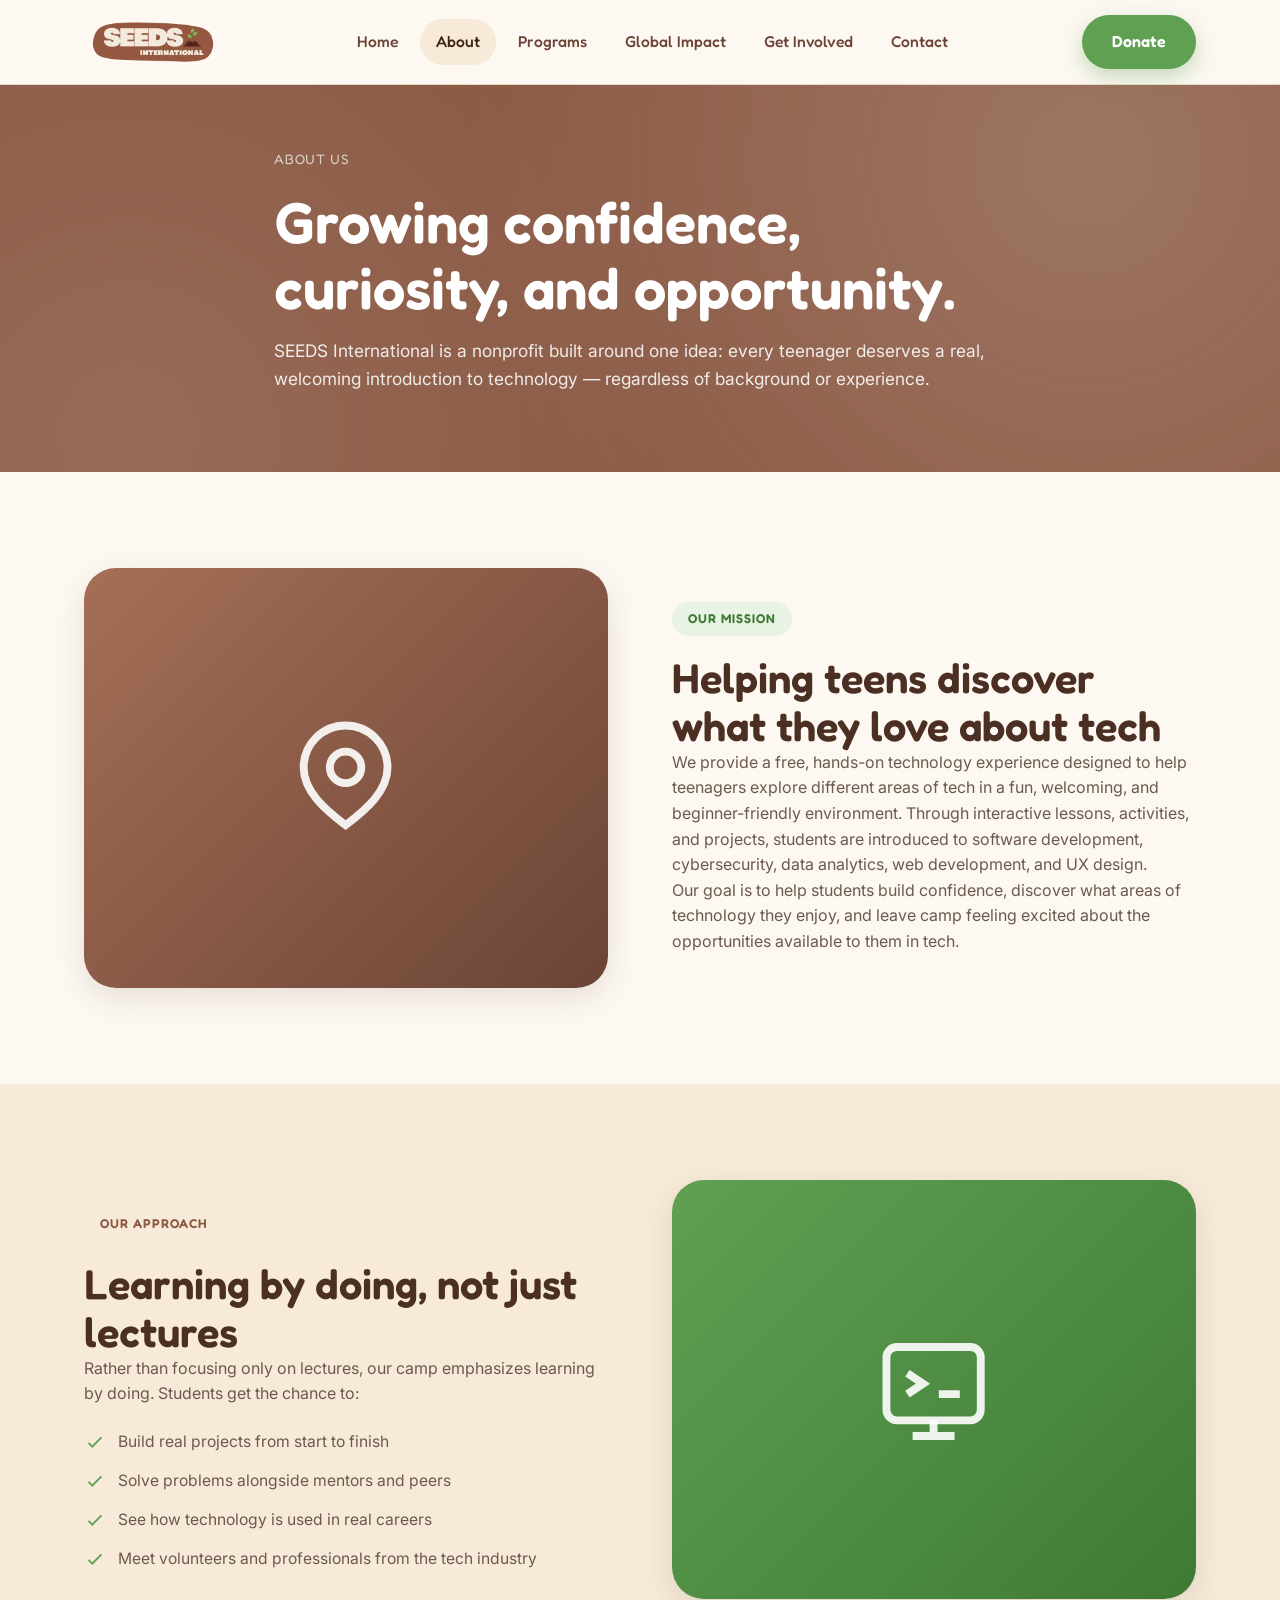
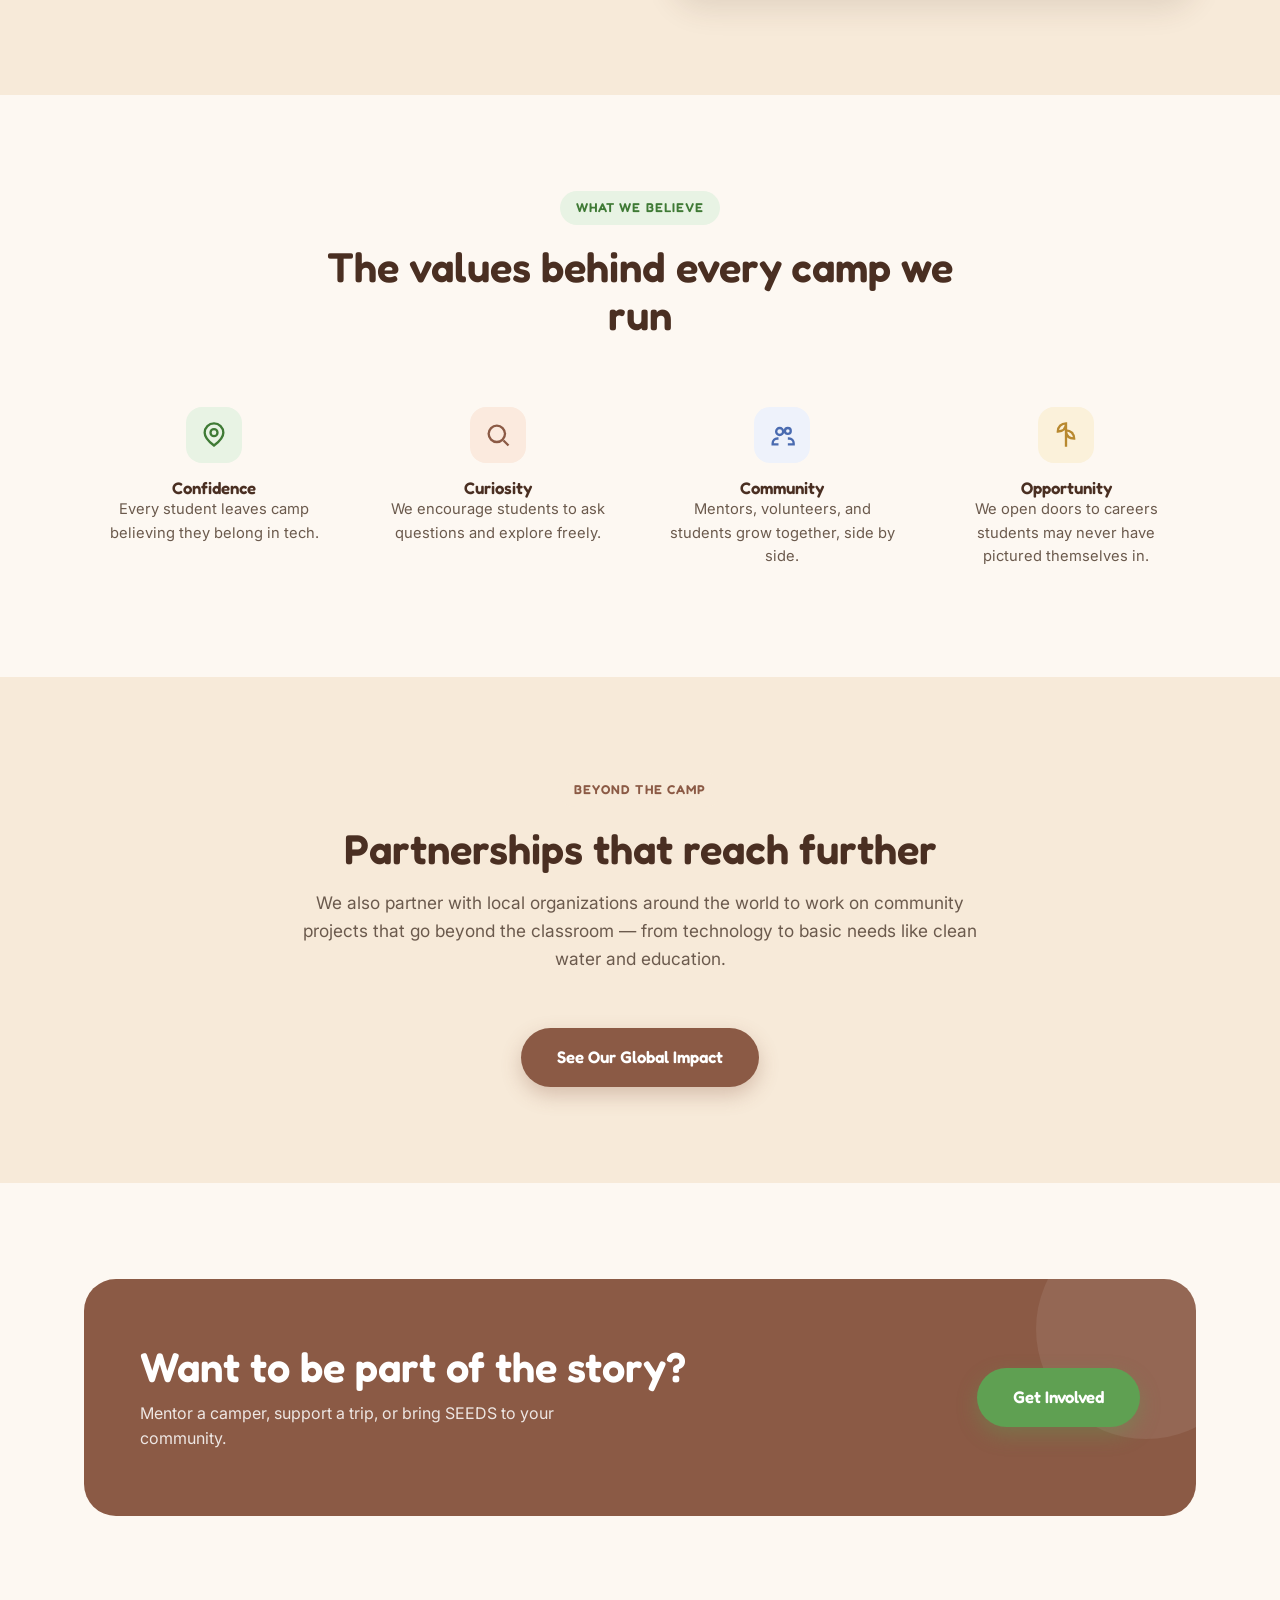
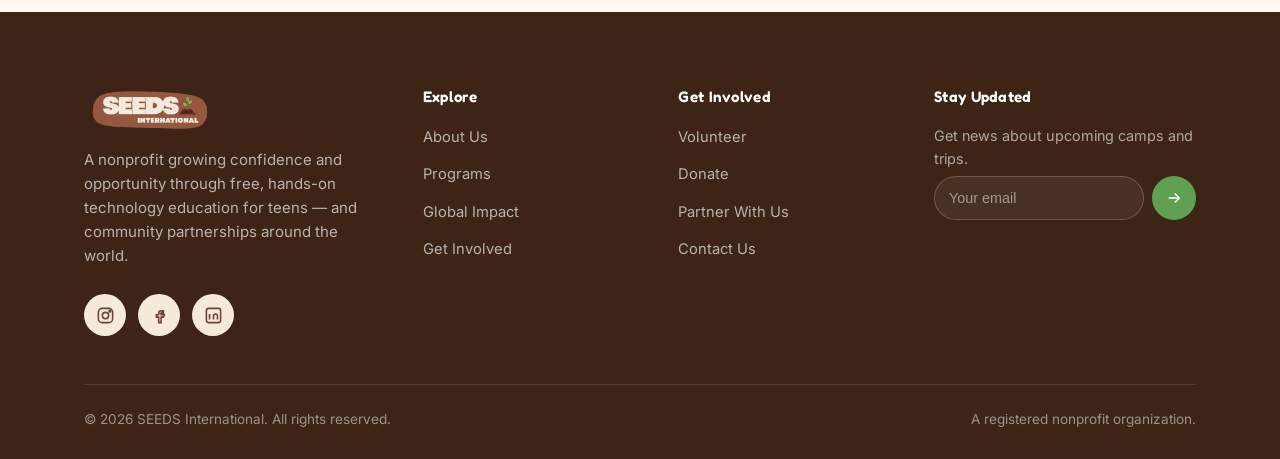
==== about.html @ 196c9cd2 "Build new SEEDS International nonprofit website Static multi-page site (home, about, programs, globa" ====
<!DOCTYPE html>
<html lang="en">
<head>
<meta charset="UTF-8">
<meta name="viewport" content="width=device-width, initial-scale=1.0">
<title>About Us — SEEDS International</title>
<meta name="description" content="SEEDS International is a nonprofit dedicated to helping teenagers explore technology through a free, hands-on coding camp and global community partnerships.">
<link rel="icon" type="image/png" href="assets/seeds_logo.png">
<link rel="preconnect" href="https://fonts.googleapis.com">
<link rel="preconnect" href="https://fonts.gstatic.com" crossorigin>
<link href="https://fonts.googleapis.com/css2?family=Fredoka:wght@500;600;700&family=Inter:wght@400;500;600&display=swap" rel="stylesheet">
<link rel="stylesheet" href="css/style.css">
</head>
<body>

<header class="site-header">
  <div class="container">
    <a href="index.html" class="brand">
      <img src="assets/seeds_logo.png" alt="SEEDS International logo">
    </a>
    <nav class="main-nav">
      <a href="index.html">Home</a>
      <a href="about.html">About</a>
      <a href="programs.html">Programs</a>
      <a href="global-impact.html">Global Impact</a>
      <a href="get-involved.html">Get Involved</a>
      <a href="contact.html">Contact</a>
    </nav>
    <div class="header-actions">
      <a href="get-involved.html#donate" class="btn btn-primary">Donate</a>
      <button class="nav-toggle" aria-label="Toggle menu" aria-expanded="false">
        <span></span><span></span><span></span>
      </button>
    </div>
  </div>
</header>

<main>

  <section class="page-hero">
    <div class="container">
      <span class="breadcrumb">About Us</span>
      <h1>Growing confidence, curiosity, and opportunity.</h1>
      <p>SEEDS International is a nonprofit built around one idea: every teenager deserves a real, welcoming introduction to technology — regardless of background or experience.</p>
    </div>
  </section>

  <!-- MISSION -->
  <section>
    <div class="container">
      <div class="feature-row reveal">
        <div class="feature-visual tint-brown">
          <div class="icon-mark">
            <svg viewBox="0 0 24 24" fill="none" stroke="currentColor" stroke-width="1.5"><path d="M12 21c4-3 8-6.5 8-11a8 8 0 1 0-16 0c0 4.5 4 8 8 11Z"/><circle cx="12" cy="10" r="3"/></svg>
          </div>
        </div>
        <div class="feature-text">
          <span class="eyebrow">Our Mission</span>
          <h2>Helping teens discover what they love about tech</h2>
          <p>We provide a free, hands-on technology experience designed to help teenagers explore different areas of tech in a fun, welcoming, and beginner-friendly environment. Through interactive lessons, activities, and projects, students are introduced to software development, cybersecurity, data analytics, web development, and UX design.</p>
          <p>Our goal is to help students build confidence, discover what areas of technology they enjoy, and leave camp feeling excited about the opportunities available to them in tech.</p>
        </div>
      </div>
    </div>
  </section>

  <!-- APPROACH -->
  <section class="section-alt">
    <div class="container">
      <div class="feature-row reverse reveal">
        <div class="feature-visual tint-green">
          <div class="icon-mark">
            <svg viewBox="0 0 24 24" fill="none" stroke="currentColor" stroke-width="1.5"><rect x="3" y="4" width="18" height="14" rx="2"/><path d="M8 21h8M12 18v3M7 9l3 2-3 2M13 13h4"/></svg>
          </div>
        </div>
        <div class="feature-text">
          <span class="eyebrow alt">Our Approach</span>
          <h2>Learning by doing, not just lectures</h2>
          <p>Rather than focusing only on lectures, our camp emphasizes learning by doing. Students get the chance to:</p>
          <ul>
            <li><svg viewBox="0 0 24 24" fill="none" stroke="currentColor" stroke-width="2"><path d="m5 13 4 4L19 7"/></svg> Build real projects from start to finish</li>
            <li><svg viewBox="0 0 24 24" fill="none" stroke="currentColor" stroke-width="2"><path d="m5 13 4 4L19 7"/></svg> Solve problems alongside mentors and peers</li>
            <li><svg viewBox="0 0 24 24" fill="none" stroke="currentColor" stroke-width="2"><path d="m5 13 4 4L19 7"/></svg> See how technology is used in real careers</li>
            <li><svg viewBox="0 0 24 24" fill="none" stroke="currentColor" stroke-width="2"><path d="m5 13 4 4L19 7"/></svg> Meet volunteers and professionals from the tech industry</li>
          </ul>
        </div>
      </div>
    </div>
  </section>

  <!-- VALUES -->
  <section>
    <div class="container">
      <div class="section-head center">
        <span class="eyebrow">What We Believe</span>
        <h2>The values behind every camp we run</h2>
      </div>
      <div class="values-grid reveal">
        <div class="value-card">
          <div class="card-icon accent-1" style="background:var(--green-100); color:var(--green-700); margin-inline:auto;">
            <svg viewBox="0 0 24 24" fill="none" stroke="currentColor" stroke-width="2"><path d="M12 21c4-3 8-6.5 8-11a8 8 0 1 0-16 0c0 4.5 4 8 8 11Z"/><circle cx="12" cy="10" r="3"/></svg>
          </div>
          <h3>Confidence</h3>
          <p>Every student leaves camp believing they belong in tech.</p>
        </div>
        <div class="value-card">
          <div class="card-icon" style="background:#fbeade; color:var(--brown-600); margin-inline:auto;">
            <svg viewBox="0 0 24 24" fill="none" stroke="currentColor" stroke-width="2"><circle cx="11" cy="11" r="7"/><path d="m21 21-4.3-4.3"/></svg>
          </div>
          <h3>Curiosity</h3>
          <p>We encourage students to ask questions and explore freely.</p>
        </div>
        <div class="value-card">
          <div class="card-icon" style="background:#eef2fb; color:#4a6bb0; margin-inline:auto;">
            <svg viewBox="0 0 24 24" fill="none" stroke="currentColor" stroke-width="2"><path d="M17 20h5v-1a4 4 0 0 0-4-4h-1M9 20H4v-1a4 4 0 0 1 4-4h1m1-3a3 3 0 1 0 0-6 3 3 0 0 0 0 6Zm7-1a2.5 2.5 0 1 0 0-5 2.5 2.5 0 0 0 0 5Z"/></svg>
          </div>
          <h3>Community</h3>
          <p>Mentors, volunteers, and students grow together, side by side.</p>
        </div>
        <div class="value-card">
          <div class="card-icon" style="background:#fbf1da; color:#b8892f; margin-inline:auto;">
            <svg viewBox="0 0 24 24" fill="none" stroke="currentColor" stroke-width="2"><path d="M12 2v20M12 2c-4 0-7 3-7 7 4 0 7-2 7-7ZM12 8c4 0 7 3 7 7-4 0-7-2-7-7Z"/></svg>
          </div>
          <h3>Opportunity</h3>
          <p>We open doors to careers students may never have pictured themselves in.</p>
        </div>
      </div>
    </div>
  </section>

  <!-- BEYOND THE CAMP -->
  <section class="section-alt">
    <div class="container">
      <div class="section-head center">
        <span class="eyebrow alt">Beyond the Camp</span>
        <h2>Partnerships that reach further</h2>
        <p>We also partner with local organizations around the world to work on community projects that go beyond the classroom — from technology to basic needs like clean water and education.</p>
      </div>
      <div class="text-center reveal">
        <a href="global-impact.html" class="btn btn-secondary btn-lg">See Our Global Impact</a>
      </div>
    </div>
  </section>

  <!-- CTA -->
  <section>
    <div class="container">
      <div class="cta-band reveal">
        <div class="cta-copy">
          <h2>Want to be part of the story?</h2>
          <p>Mentor a camper, support a trip, or bring SEEDS to your community.</p>
        </div>
        <div class="cta-actions">
          <a href="get-involved.html" class="btn btn-primary btn-lg">Get Involved</a>
        </div>
      </div>
    </div>
  </section>

</main>

<footer class="site-footer">
  <div class="container">
    <div class="footer-grid">
      <div class="footer-brand">
        <a href="index.html" class="brand"><img src="assets/seeds_logo.png" alt="SEEDS International logo"></a>
        <p>A nonprofit growing confidence and opportunity through free, hands-on technology education for teens — and community partnerships around the world.</p>
        <div class="social-row">
          <a href="#" aria-label="Instagram"><svg viewBox="0 0 24 24" fill="none" stroke="currentColor" stroke-width="2"><rect x="3" y="3" width="18" height="18" rx="5"/><circle cx="12" cy="12" r="4"/><circle cx="17.5" cy="6.5" r="1"/></svg></a>
          <a href="#" aria-label="Facebook"><svg viewBox="0 0 24 24" fill="none" stroke="currentColor" stroke-width="2"><path d="M14 9h3V6h-3c-2 0-3 1.2-3 3v2H8v3h3v7h3v-7h3l1-3h-4v-1.5c0-.6.4-1.5 1-1.5Z"/></svg></a>
          <a href="#" aria-label="LinkedIn"><svg viewBox="0 0 24 24" fill="none" stroke="currentColor" stroke-width="2"><rect x="3" y="3" width="18" height="18" rx="3"/><path d="M7 10v7M7 7v.01M12 17v-4.5a2.5 2.5 0 0 1 5 0V17"/></svg></a>
        </div>
      </div>
      <div class="footer-col">
        <h4>Explore</h4>
        <ul>
          <li><a href="about.html">About Us</a></li>
          <li><a href="programs.html">Programs</a></li>
          <li><a href="global-impact.html">Global Impact</a></li>
          <li><a href="get-involved.html">Get Involved</a></li>
        </ul>
      </div>
      <div class="footer-col">
        <h4>Get Involved</h4>
        <ul>
          <li><a href="get-involved.html#volunteer">Volunteer</a></li>
          <li><a href="get-involved.html#donate">Donate</a></li>
          <li><a href="get-involved.html#partner">Partner With Us</a></li>
          <li><a href="contact.html">Contact Us</a></li>
        </ul>
      </div>
      <div class="footer-col footer-newsletter">
        <h4>Stay Updated</h4>
        <p style="font-size:0.9rem; color:rgba(255,255,255,0.6);">Get news about upcoming camps and trips.</p>
        <form data-fake-submit>
          <input type="email" placeholder="Your email" required aria-label="Email address">
          <button type="submit" aria-label="Subscribe">
            <svg viewBox="0 0 24 24" fill="none" stroke="currentColor" stroke-width="2"><path d="M5 12h14M13 6l6 6-6 6"/></svg>
          </button>
        </form>
      </div>
    </div>
    <div class="footer-bottom">
      <span>&copy; <span data-year></span> SEEDS International. All rights reserved.</span>
      <span>A registered nonprofit organization.</span>
    </div>
  </div>
</footer>

<script src="js/main.js"></script>
</body>
</html>
---- css/style.css ----
/* ==========================================================================
   SEEDS International — Design System
   ========================================================================== */

:root {
  /* Brand palette, drawn from the SEEDS International logo */
  --brown-900: #3d2417;
  --brown-800: #4a2f22;
  --brown-700: #6b4436;
  --brown-600: #8b5a45;
  --brown-500: #a56f56;
  --green-700: #3f7a35;
  --green-600: #5fa052;
  --green-500: #79b96b;
  --green-100: #e8f3e4;
  --peach-500: #eab98c;
  --peach-300: #f3d3ae;
  --cream-300: #f7ead9;
  --cream-100: #fdf8f2;
  --white: #ffffff;
  --ink: #3a2a20;
  --ink-soft: #6b5a4d;
  --border: #ead9c4;

  --font-display: "Fredoka", "Quicksand", sans-serif;
  --font-body: "Inter", -apple-system, BlinkMacSystemFont, "Segoe UI", sans-serif;

  --radius-sm: 10px;
  --radius-md: 18px;
  --radius-lg: 32px;
  --radius-pill: 999px;

  --shadow-sm: 0 2px 10px rgba(74, 47, 34, 0.08);
  --shadow-md: 0 10px 30px rgba(74, 47, 34, 0.12);
  --shadow-lg: 0 20px 50px rgba(74, 47, 34, 0.16);

  --container: 1160px;
}

* {
  margin: 0;
  padding: 0;
  box-sizing: border-box;
}

html {
  scroll-behavior: smooth;
}

body {
  font-family: var(--font-body);
  color: var(--ink);
  background: var(--cream-100);
  line-height: 1.6;
  -webkit-font-smoothing: antialiased;
  overflow-x: hidden;
}

img {
  max-width: 100%;
  display: block;
}

a {
  color: inherit;
  text-decoration: none;
}

ul {
  list-style: none;
}

button {
  font-family: inherit;
  cursor: pointer;
  border: none;
  background: none;
}

h1, h2, h3, h4 {
  font-family: var(--font-display);
  font-weight: 600;
  color: var(--brown-800);
  line-height: 1.15;
}

h1 { font-size: clamp(2.4rem, 5vw, 3.6rem); }
h2 { font-size: clamp(1.9rem, 3.6vw, 2.6rem); }
h3 { font-size: 1.3rem; }

p { color: var(--ink-soft); }

.container {
  width: 100%;
  max-width: var(--container);
  margin: 0 auto;
  padding: 0 24px;
}

.eyebrow {
  display: inline-flex;
  align-items: center;
  gap: 8px;
  font-family: var(--font-display);
  font-weight: 600;
  font-size: 0.8rem;
  letter-spacing: 0.08em;
  text-transform: uppercase;
  color: var(--green-700);
  background: var(--green-100);
  padding: 7px 16px;
  border-radius: var(--radius-pill);
  margin-bottom: 18px;
}

.eyebrow.alt {
  color: var(--brown-600);
  background: var(--cream-300);
}

section {
  padding: 96px 0;
  position: relative;
}

.section-head {
  max-width: 680px;
  margin-bottom: 56px;
}

.section-head.center {
  margin-left: auto;
  margin-right: auto;
  text-align: center;
}

.section-head p {
  margin-top: 16px;
  font-size: 1.08rem;
}

/* ---------- Buttons ---------- */
.btn {
  display: inline-flex;
  align-items: center;
  justify-content: center;
  gap: 8px;
  font-family: var(--font-display);
  font-weight: 600;
  font-size: 1rem;
  padding: 14px 30px;
  border-radius: var(--radius-pill);
  transition: transform 0.2s ease, box-shadow 0.2s ease, background 0.2s ease, color 0.2s ease;
  white-space: nowrap;
}

.btn-primary {
  background: var(--green-600);
  color: var(--white);
  box-shadow: 0 8px 20px rgba(95, 160, 82, 0.35);
}

.btn-primary:hover {
  background: var(--green-700);
  transform: translateY(-2px);
  box-shadow: 0 12px 26px rgba(95, 160, 82, 0.4);
}

.btn-secondary {
  background: var(--brown-600);
  color: var(--white);
  box-shadow: 0 8px 20px rgba(139, 90, 69, 0.3);
}

.btn-secondary:hover {
  background: var(--brown-700);
  transform: translateY(-2px);
}

.btn-outline {
  background: transparent;
  color: var(--brown-700);
  border: 2px solid var(--brown-600);
}

.btn-outline:hover {
  background: var(--brown-600);
  color: var(--white);
  transform: translateY(-2px);
}

.btn-outline.on-dark {
  color: var(--white);
  border-color: rgba(255, 255, 255, 0.6);
}

.btn-outline.on-dark:hover {
  background: var(--white);
  color: var(--brown-700);
}

.btn-block { width: 100%; }
.btn-lg { padding: 16px 36px; font-size: 1.05rem; }

/* ---------- Header ---------- */
.site-header {
  position: sticky;
  top: 0;
  z-index: 100;
  background: rgba(253, 248, 242, 0.92);
  backdrop-filter: blur(10px);
  border-bottom: 1px solid var(--border);
}

.site-header .container {
  display: flex;
  align-items: center;
  justify-content: space-between;
  height: 84px;
}

.brand {
  display: flex;
  align-items: center;
  gap: 10px;
}

.brand img {
  height: 46px;
  width: auto;
}

.main-nav {
  display: flex;
  align-items: center;
  gap: 6px;
}

.main-nav a {
  font-family: var(--font-display);
  font-weight: 500;
  font-size: 0.98rem;
  color: var(--brown-700);
  padding: 10px 16px;
  border-radius: var(--radius-pill);
  transition: background 0.2s ease, color 0.2s ease;
}

.main-nav a:hover,
.main-nav a.active {
  background: var(--cream-300);
  color: var(--brown-900);
}

.header-actions {
  display: flex;
  align-items: center;
  gap: 14px;
}

.nav-toggle {
  display: none;
  flex-direction: column;
  gap: 5px;
  padding: 8px;
}

.nav-toggle span {
  width: 26px;
  height: 3px;
  border-radius: 2px;
  background: var(--brown-700);
  transition: transform 0.25s ease, opacity 0.25s ease;
}

/* ---------- Hero ---------- */
.hero {
  position: relative;
  padding: 76px 0 110px;
  overflow: hidden;
  background: linear-gradient(180deg, var(--cream-300) 0%, var(--cream-100) 100%);
}

.hero::before {
  content: "";
  position: absolute;
  top: -140px;
  right: -140px;
  width: 420px;
  height: 420px;
  border-radius: 50%;
  background: var(--peach-300);
  opacity: 0.55;
  z-index: 0;
}

.hero::after {
  content: "";
  position: absolute;
  bottom: -180px;
  left: -160px;
  width: 380px;
  height: 380px;
  border-radius: 50%;
  background: var(--green-100);
  opacity: 0.8;
  z-index: 0;
}

.hero .container {
  position: relative;
  z-index: 1;
  display: grid;
  grid-template-columns: 1.1fr 0.9fr;
  gap: 56px;
  align-items: center;
}

.hero h1 { margin-bottom: 22px; }
.hero .lede {
  font-size: 1.18rem;
  max-width: 540px;
  margin-bottom: 34px;
}

.hero-actions {
  display: flex;
  gap: 16px;
  flex-wrap: wrap;
  margin-bottom: 40px;
}

.hero-stats {
  display: flex;
  gap: 32px;
  flex-wrap: wrap;
}

.hero-stats div strong {
  display: block;
  font-family: var(--font-display);
  font-size: 1.6rem;
  color: var(--brown-800);
}

.hero-stats div span {
  font-size: 0.88rem;
  color: var(--ink-soft);
}

.hero-art {
  position: relative;
  border-radius: var(--radius-lg);
  overflow: hidden;
  box-shadow: var(--shadow-lg);
  aspect-ratio: 4 / 3.4;
  background: var(--brown-600);
}

.hero-art img {
  width: 100%;
  height: 100%;
  object-fit: cover;
}

.hero-art .badge {
  position: absolute;
  bottom: 20px;
  left: 20px;
  right: 20px;
  background: rgba(61, 36, 23, 0.75);
  backdrop-filter: blur(6px);
  color: var(--white);
  padding: 16px 20px;
  border-radius: var(--radius-md);
  font-family: var(--font-display);
  font-size: 0.95rem;
  display: flex;
  align-items: center;
  gap: 12px;
}

/* ---------- Page hero (inner pages) ---------- */
.page-hero {
  position: relative;
  padding: 64px 0 80px;
  background: var(--brown-600);
  color: var(--white);
  overflow: hidden;
}

.page-hero::before {
  content: "";
  position: absolute;
  inset: 0;
  background: radial-gradient(circle at 85% 20%, rgba(255,255,255,0.16), transparent 55%),
              radial-gradient(circle at 10% 90%, rgba(255,255,255,0.1), transparent 45%);
}

.page-hero .container { position: relative; z-index: 1; max-width: 780px; }
.page-hero .eyebrow { background: rgba(255,255,255,0.16); color: var(--cream-300); }
.page-hero h1 { color: var(--white); margin-bottom: 16px; }
.page-hero p { color: rgba(255,255,255,0.88); font-size: 1.08rem; }

.breadcrumb {
  display: flex;
  gap: 8px;
  align-items: center;
  font-size: 0.85rem;
  color: rgba(255,255,255,0.7);
  margin-bottom: 18px;
  text-transform: uppercase;
  letter-spacing: 0.06em;
  font-family: var(--font-display);
}

/* ---------- Cards ---------- */
.card-grid {
  display: grid;
  grid-template-columns: repeat(3, 1fr);
  gap: 28px;
}

.card {
  background: var(--white);
  border: 1px solid var(--border);
  border-radius: var(--radius-md);
  padding: 32px 28px;
  box-shadow: var(--shadow-sm);
  transition: transform 0.25s ease, box-shadow 0.25s ease;
}

.card:hover {
  transform: translateY(-6px);
  box-shadow: var(--shadow-md);
}

.card-icon {
  width: 56px;
  height: 56px;
  border-radius: 16px;
  display: flex;
  align-items: center;
  justify-content: center;
  margin-bottom: 20px;
  background: var(--green-100);
  color: var(--green-700);
}

.card-icon svg { width: 28px; height: 28px; }

.card h3 { margin-bottom: 10px; }
.card p { font-size: 0.98rem; }

.card-link {
  display: inline-flex;
  align-items: center;
  gap: 6px;
  margin-top: 16px;
  font-family: var(--font-display);
  font-weight: 600;
  font-size: 0.92rem;
  color: var(--green-700);
}

/* Program cards get an accent top bar via nth-child colors */
.card.accent-1 .card-icon { background: var(--green-100); color: var(--green-700); }
.card.accent-2 .card-icon { background: #fbeade; color: var(--brown-600); }
.card.accent-3 .card-icon { background: #eef2fb; color: #4a6bb0; }
.card.accent-4 .card-icon { background: #fdeef0; color: #b2495f; }
.card.accent-5 .card-icon { background: #fbf1da; color: #b8892f; }

/* ---------- Alternating feature rows ---------- */
.feature-row {
  display: grid;
  grid-template-columns: 1fr 1fr;
  gap: 64px;
  align-items: center;
}

.feature-row + .feature-row { margin-top: 100px; }
.feature-row.reverse .feature-visual { order: 2; }
.feature-row.reverse .feature-text { order: 1; }

.feature-visual {
  border-radius: var(--radius-lg);
  overflow: hidden;
  box-shadow: var(--shadow-md);
  aspect-ratio: 5/4;
  position: relative;
}

.feature-visual img {
  width: 100%;
  height: 100%;
  object-fit: cover;
}

.feature-visual.tint-green { background: linear-gradient(135deg, var(--green-600), var(--green-700)); }
.feature-visual.tint-brown { background: linear-gradient(135deg, var(--brown-500), var(--brown-700)); }
.feature-visual.tint-peach { background: linear-gradient(135deg, var(--peach-500), #d99a63); }

.feature-visual .icon-mark {
  position: absolute;
  inset: 0;
  display: flex;
  align-items: center;
  justify-content: center;
  color: rgba(255,255,255,0.9);
}

.feature-visual .icon-mark svg { width: 30%; height: 30%; }

.feature-text ul {
  margin-top: 22px;
  display: flex;
  flex-direction: column;
  gap: 14px;
}

.feature-text ul li {
  display: flex;
  align-items: flex-start;
  gap: 12px;
  font-size: 0.98rem;
  color: var(--ink-soft);
}

.feature-text ul li svg {
  flex-shrink: 0;
  width: 22px;
  height: 22px;
  color: var(--green-600);
  margin-top: 2px;
}

/* ---------- Steps ---------- */
.steps {
  display: grid;
  grid-template-columns: repeat(4, 1fr);
  gap: 24px;
  counter-reset: step;
}

.step {
  position: relative;
  padding: 32px 24px 24px;
  background: var(--white);
  border-radius: var(--radius-md);
  border: 1px solid var(--border);
}

.step::before {
  counter-increment: step;
  content: counter(step);
  position: absolute;
  top: -18px;
  left: 24px;
  width: 40px;
  height: 40px;
  border-radius: 50%;
  background: var(--green-600);
  color: var(--white);
  font-family: var(--font-display);
  font-weight: 600;
  display: flex;
  align-items: center;
  justify-content: center;
  box-shadow: 0 6px 14px rgba(95,160,82,0.4);
}

.step h3 { margin: 10px 0 8px; font-size: 1.1rem; }
.step p { font-size: 0.92rem; }

/* ---------- Banner / CTA ---------- */
.cta-band {
  background: var(--brown-600);
  color: var(--white);
  border-radius: var(--radius-lg);
  padding: 64px 56px;
  display: flex;
  align-items: center;
  justify-content: space-between;
  gap: 40px;
  position: relative;
  overflow: hidden;
}

.cta-band::before {
  content: "";
  position: absolute;
  right: -60px;
  top: -60px;
  width: 220px;
  height: 220px;
  border-radius: 50%;
  background: rgba(255,255,255,0.08);
}

.cta-band h2 { color: var(--white); margin-bottom: 10px; }
.cta-band p { color: rgba(255,255,255,0.85); max-width: 480px; }
.cta-band .cta-actions { display: flex; gap: 14px; flex-wrap: wrap; z-index: 1; }
.cta-band .cta-copy { position: relative; z-index: 1; }

.section-alt {
  background: var(--cream-300);
}

/* ---------- Quote ---------- */
.quote-block {
  max-width: 760px;
  margin: 0 auto;
  text-align: center;
}

.quote-block .mark {
  font-family: var(--font-display);
  font-size: 4rem;
  color: var(--green-500);
  line-height: 1;
}

.quote-block p {
  font-family: var(--font-display);
  font-size: 1.5rem;
  color: var(--brown-800);
  font-weight: 500;
  margin: 10px 0 18px;
}

.quote-block span {
  font-size: 0.92rem;
  color: var(--ink-soft);
}

/* ---------- Timeline (Global Impact) ---------- */
.timeline {
  display: flex;
  flex-direction: column;
  gap: 0;
}

.timeline-item {
  display: grid;
  grid-template-columns: 90px 1fr;
  gap: 28px;
}

.timeline-rail {
  display: flex;
  flex-direction: column;
  align-items: center;
}

.timeline-dot {
  width: 46px;
  height: 46px;
  border-radius: 50%;
  background: var(--green-600);
  color: var(--white);
  display: flex;
  align-items: center;
  justify-content: center;
  font-family: var(--font-display);
  font-weight: 600;
  box-shadow: 0 6px 14px rgba(95,160,82,0.35);
  flex-shrink: 0;
}

.timeline-line {
  width: 3px;
  flex: 1;
  background: var(--border);
  margin-top: 4px;
}

.timeline-item:last-child .timeline-line { display: none; }

.timeline-content {
  padding-bottom: 52px;
}

.timeline-content .day-tag {
  font-family: var(--font-display);
  font-size: 0.8rem;
  text-transform: uppercase;
  letter-spacing: 0.06em;
  color: var(--green-700);
  margin-bottom: 6px;
  display: block;
}

.timeline-content h3 { margin-bottom: 8px; }

/* ---------- Impact stats strip ---------- */
.stat-strip {
  display: grid;
  grid-template-columns: repeat(3, 1fr);
  gap: 24px;
}

.stat-card {
  text-align: center;
  padding: 34px 20px;
  border-radius: var(--radius-md);
  background: var(--white);
  border: 1px solid var(--border);
}

.stat-card strong {
  display: block;
  font-family: var(--font-display);
  font-size: 2.2rem;
  color: var(--green-700);
  margin-bottom: 6px;
}

.stat-card span { font-size: 0.92rem; color: var(--ink-soft); }

/* ---------- Get Involved paths ---------- */
.paths-grid {
  display: grid;
  grid-template-columns: repeat(3, 1fr);
  gap: 28px;
}

.path-card {
  border-radius: var(--radius-md);
  padding: 36px 30px;
  color: var(--white);
  position: relative;
  overflow: hidden;
  min-height: 340px;
  display: flex;
  flex-direction: column;
}

.path-card::after {
  content: "";
  position: absolute;
  right: -40px;
  bottom: -40px;
  width: 160px;
  height: 160px;
  border-radius: 50%;
  background: rgba(255,255,255,0.1);
}

.path-card.p-volunteer { background: linear-gradient(160deg, var(--green-600), var(--green-700)); }
.path-card.p-donate { background: linear-gradient(160deg, var(--brown-500), var(--brown-700)); }
.path-card.p-partner { background: linear-gradient(160deg, #d99a63, var(--brown-600)); }

.path-card .card-icon { background: rgba(255,255,255,0.18); color: var(--white); }
.path-card h3 { color: var(--white); }
.path-card p { color: rgba(255,255,255,0.85); flex-grow: 1; }
.path-card .btn { margin-top: 20px; align-self: flex-start; }

/* ---------- FAQ Accordion ---------- */
.accordion { max-width: 780px; margin: 0 auto; }

.accordion-item {
  border-bottom: 1px solid var(--border);
}

.accordion-trigger {
  width: 100%;
  display: flex;
  align-items: center;
  justify-content: space-between;
  gap: 20px;
  padding: 22px 4px;
  text-align: left;
  font-family: var(--font-display);
  font-weight: 600;
  font-size: 1.05rem;
  color: var(--brown-800);
}

.accordion-trigger .plus {
  flex-shrink: 0;
  width: 26px;
  height: 26px;
  border-radius: 50%;
  background: var(--green-100);
  color: var(--green-700);
  display: flex;
  align-items: center;
  justify-content: center;
  font-size: 1.1rem;
  transition: transform 0.25s ease, background 0.25s ease;
}

.accordion-item.open .accordion-trigger .plus {
  transform: rotate(45deg);
  background: var(--green-600);
  color: var(--white);
}

.accordion-panel {
  max-height: 0;
  overflow: hidden;
  transition: max-height 0.3s ease;
}

.accordion-panel-inner {
  padding: 0 4px 24px;
  font-size: 0.98rem;
  max-width: 680px;
}

/* ---------- Forms ---------- */
.form-card {
  background: var(--white);
  border: 1px solid var(--border);
  border-radius: var(--radius-lg);
  padding: 44px;
  box-shadow: var(--shadow-md);
}

.form-grid {
  display: grid;
  grid-template-columns: 1fr 1fr;
  gap: 20px;
}

.form-field { display: flex; flex-direction: column; gap: 8px; margin-bottom: 20px; }
.form-field.full { grid-column: 1 / -1; }

.form-field label {
  font-family: var(--font-display);
  font-weight: 600;
  font-size: 0.9rem;
  color: var(--brown-800);
}

.form-field input,
.form-field select,
.form-field textarea {
  font-family: var(--font-body);
  font-size: 0.98rem;
  padding: 13px 16px;
  border-radius: var(--radius-sm);
  border: 1.5px solid var(--border);
  background: var(--cream-100);
  color: var(--ink);
  transition: border-color 0.2s ease, background 0.2s ease;
}

.form-field input:focus,
.form-field select:focus,
.form-field textarea:focus {
  outline: none;
  border-color: var(--green-600);
  background: var(--white);
}

.form-field textarea { resize: vertical; min-height: 130px; }

.form-note {
  font-size: 0.85rem;
  color: var(--ink-soft);
  margin-top: 14px;
}

.form-success {
  display: none;
  align-items: center;
  gap: 14px;
  background: var(--green-100);
  color: var(--green-700);
  padding: 18px 20px;
  border-radius: var(--radius-sm);
  font-family: var(--font-display);
  font-weight: 600;
  margin-top: 20px;
}

.form-success.show { display: flex; }
.form-success svg { width: 24px; height: 24px; flex-shrink: 0; }

/* ---------- Contact info list ---------- */
.info-list { display: flex; flex-direction: column; gap: 22px; }

.info-list li {
  display: flex;
  gap: 16px;
  align-items: flex-start;
}

.info-list .icon-badge {
  width: 46px;
  height: 46px;
  border-radius: 14px;
  background: var(--green-100);
  color: var(--green-700);
  display: flex;
  align-items: center;
  justify-content: center;
  flex-shrink: 0;
}

.info-list .icon-badge svg { width: 22px; height: 22px; }
.info-list strong { display: block; color: var(--brown-800); font-family: var(--font-display); font-size: 0.95rem; }
.info-list p { font-size: 0.95rem; margin: 0; }

.social-row { display: flex; gap: 12px; margin-top: 26px; }

.social-row a {
  width: 42px;
  height: 42px;
  border-radius: 50%;
  background: var(--cream-300);
  color: var(--brown-700);
  display: flex;
  align-items: center;
  justify-content: center;
  transition: background 0.2s ease, color 0.2s ease, transform 0.2s ease;
}

.social-row a:hover {
  background: var(--green-600);
  color: var(--white);
  transform: translateY(-3px);
}

.social-row svg { width: 19px; height: 19px; }

/* ---------- Values grid (About) ---------- */
.values-grid {
  display: grid;
  grid-template-columns: repeat(4, 1fr);
  gap: 24px;
}

.value-card { text-align: center; padding: 12px; }
.value-card .card-icon { margin: 0 auto 16px; }
.value-card h3 { font-size: 1.05rem; }
.value-card p { font-size: 0.92rem; }

/* ---------- Footer ---------- */
.site-footer {
  background: var(--brown-900);
  color: rgba(255,255,255,0.78);
  padding: 76px 0 28px;
}

.footer-grid {
  display: grid;
  grid-template-columns: 1.4fr 1fr 1fr 1.2fr;
  gap: 48px;
  padding-bottom: 48px;
  border-bottom: 1px solid rgba(255,255,255,0.12);
}

.footer-brand .brand img { height: 44px; margin-bottom: 16px; }
.footer-brand p { color: rgba(255,255,255,0.65); font-size: 0.94rem; max-width: 300px; }

.footer-col h4 {
  color: var(--white);
  font-size: 0.95rem;
  margin-bottom: 18px;
  letter-spacing: 0.02em;
}

.footer-col ul { display: flex; flex-direction: column; gap: 12px; }
.footer-col a { font-size: 0.92rem; color: rgba(255,255,255,0.65); transition: color 0.2s ease; }
.footer-col a:hover { color: var(--green-500); }

.footer-newsletter form {
  display: flex;
  gap: 8px;
  margin-top: 6px;
}

.footer-newsletter input {
  flex: 1;
  min-width: 0;
  padding: 12px 14px;
  border-radius: var(--radius-pill);
  border: 1px solid rgba(255,255,255,0.2);
  background: rgba(255,255,255,0.06);
  color: var(--white);
  font-size: 0.9rem;
}

.footer-newsletter input::placeholder { color: rgba(255,255,255,0.5); }

.footer-newsletter button {
  width: 44px;
  height: 44px;
  border-radius: 50%;
  background: var(--green-600);
  color: var(--white);
  display: flex;
  align-items: center;
  justify-content: center;
  flex-shrink: 0;
  transition: background 0.2s ease;
}

.footer-newsletter button:hover { background: var(--green-500); }
.footer-newsletter button svg { width: 18px; height: 18px; }

.footer-bottom {
  display: flex;
  justify-content: space-between;
  align-items: center;
  padding-top: 24px;
  font-size: 0.85rem;
  color: rgba(255,255,255,0.5);
  flex-wrap: wrap;
  gap: 12px;
}

.footer-bottom .social-row a { background: rgba(255,255,255,0.08); color: rgba(255,255,255,0.8); }
.footer-bottom .social-row a:hover { background: var(--green-600); color: var(--white); }

/* ---------- Reveal-on-scroll ---------- */
.reveal {
  opacity: 0;
  transform: translateY(24px);
  transition: opacity 0.6s ease, transform 0.6s ease;
}

.reveal.in-view {
  opacity: 1;
  transform: translateY(0);
}

/* ---------- Utility ---------- */
.text-center { text-align: center; }
.mt-lg { margin-top: 56px; }

/* ==========================================================================
   Responsive
   ========================================================================== */

@media (max-width: 1024px) {
  .card-grid { grid-template-columns: repeat(2, 1fr); }
  .steps { grid-template-columns: repeat(2, 1fr); }
  .values-grid { grid-template-columns: repeat(2, 1fr); }
  .paths-grid { grid-template-columns: 1fr; }
  .footer-grid { grid-template-columns: 1fr 1fr; row-gap: 36px; }
  .feature-row { gap: 40px; }
}

@media (max-width: 860px) {
  .hero .container { grid-template-columns: 1fr; }
  .hero-art { order: -1; aspect-ratio: 16/10; }
  .feature-row,
  .feature-row.reverse { grid-template-columns: 1fr; }
  .feature-row.reverse .feature-visual,
  .feature-row.reverse .feature-text { order: initial; }
  .cta-band { flex-direction: column; text-align: center; padding: 48px 32px; }
  .cta-band .cta-copy { display: flex; flex-direction: column; align-items: center; }
}

@media (max-width: 720px) {
  .main-nav {
    position: fixed;
    top: 84px;
    left: 0;
    right: 0;
    background: var(--cream-100);
    flex-direction: column;
    align-items: stretch;
    padding: 12px 20px 24px;
    gap: 4px;
    border-bottom: 1px solid var(--border);
    transform: translateY(-130%);
    opacity: 0;
    transition: transform 0.3s ease, opacity 0.3s ease;
  }
  .main-nav.open { transform: translateY(0); opacity: 1; }
  .main-nav a { padding: 14px 16px; }
  .nav-toggle { display: flex; }
  .header-actions .btn-primary { padding: 10px 20px; font-size: 0.9rem; }
  section { padding: 64px 0; }
  .card-grid { grid-template-columns: 1fr; }
  .steps { grid-template-columns: 1fr; }
  .values-grid { grid-template-columns: 1fr; }
  .footer-grid { grid-template-columns: 1fr; gap: 32px; }
  .form-grid { grid-template-columns: 1fr; }
  .stat-strip { grid-template-columns: 1fr; }
  .timeline-item { grid-template-columns: 60px 1fr; gap: 16px; }
  .timeline-dot { width: 38px; height: 38px; font-size: 0.85rem; }
  .footer-bottom { flex-direction: column; text-align: center; }
}
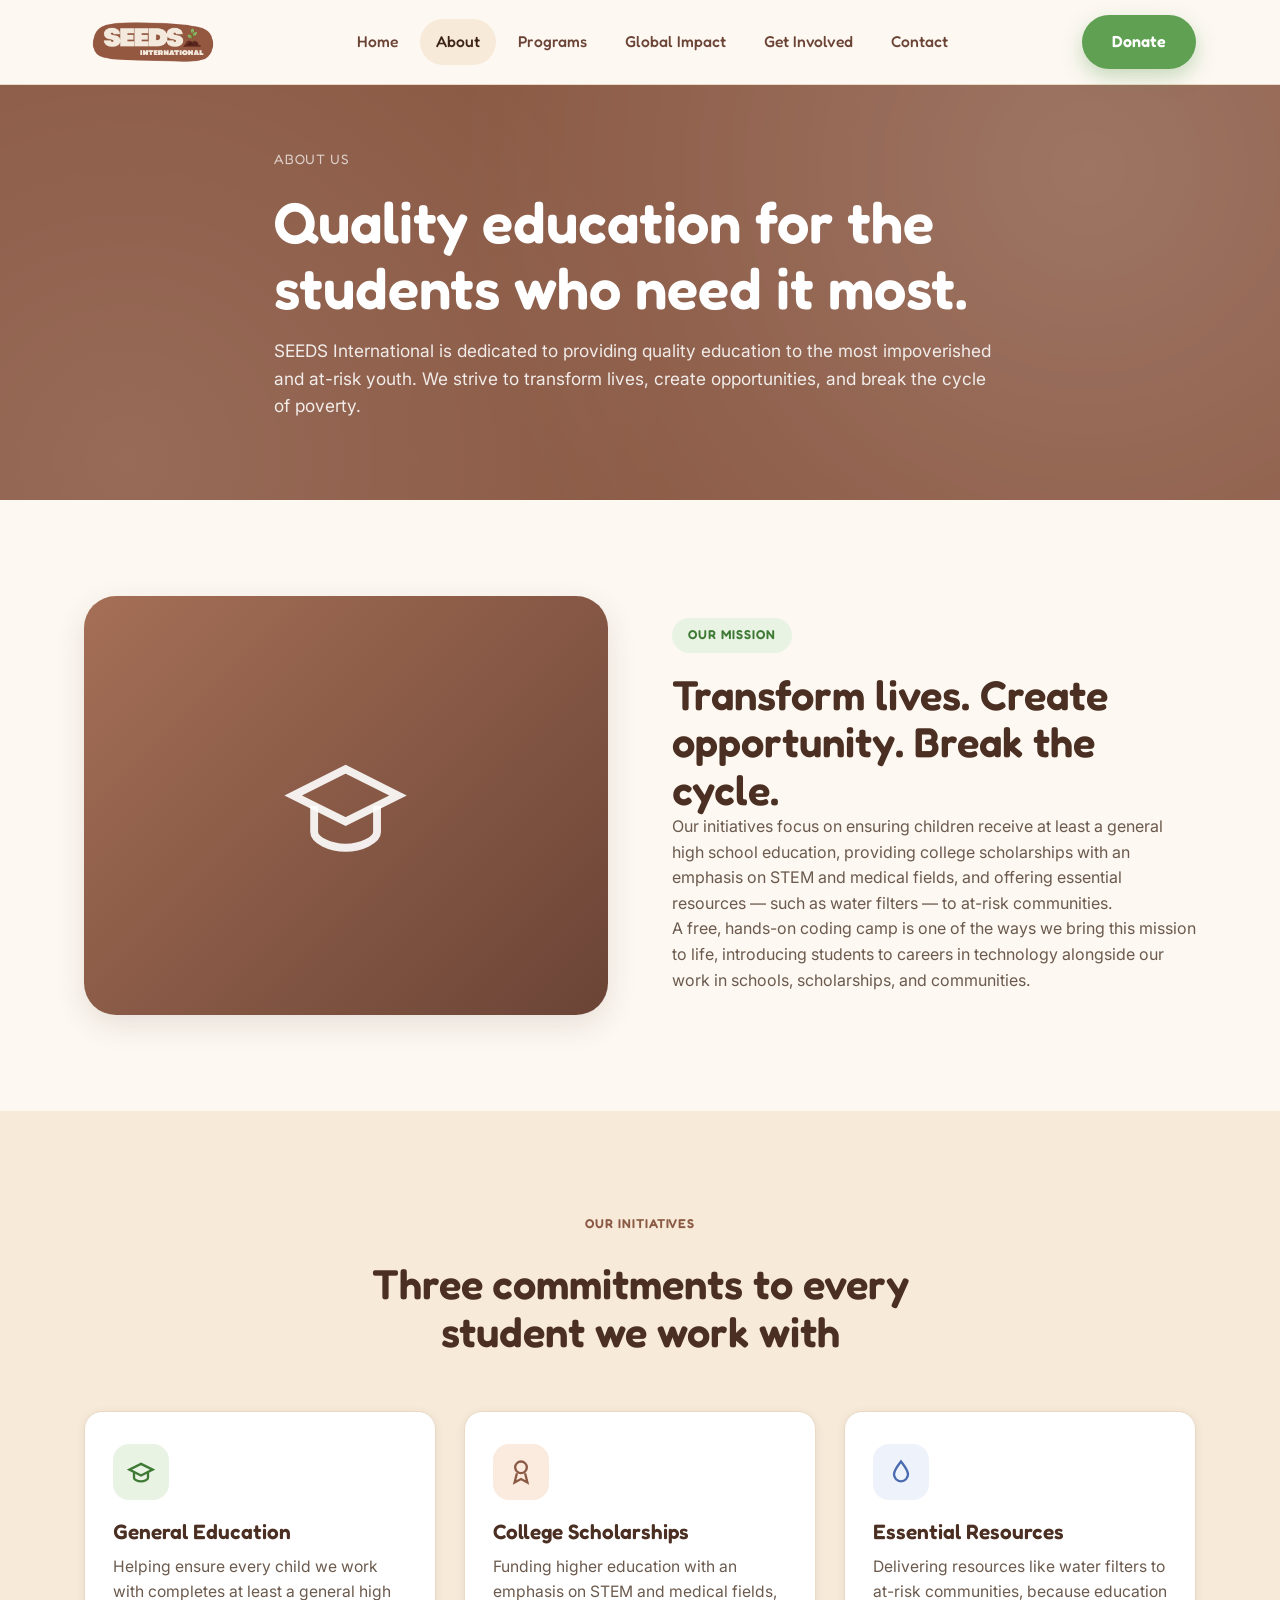
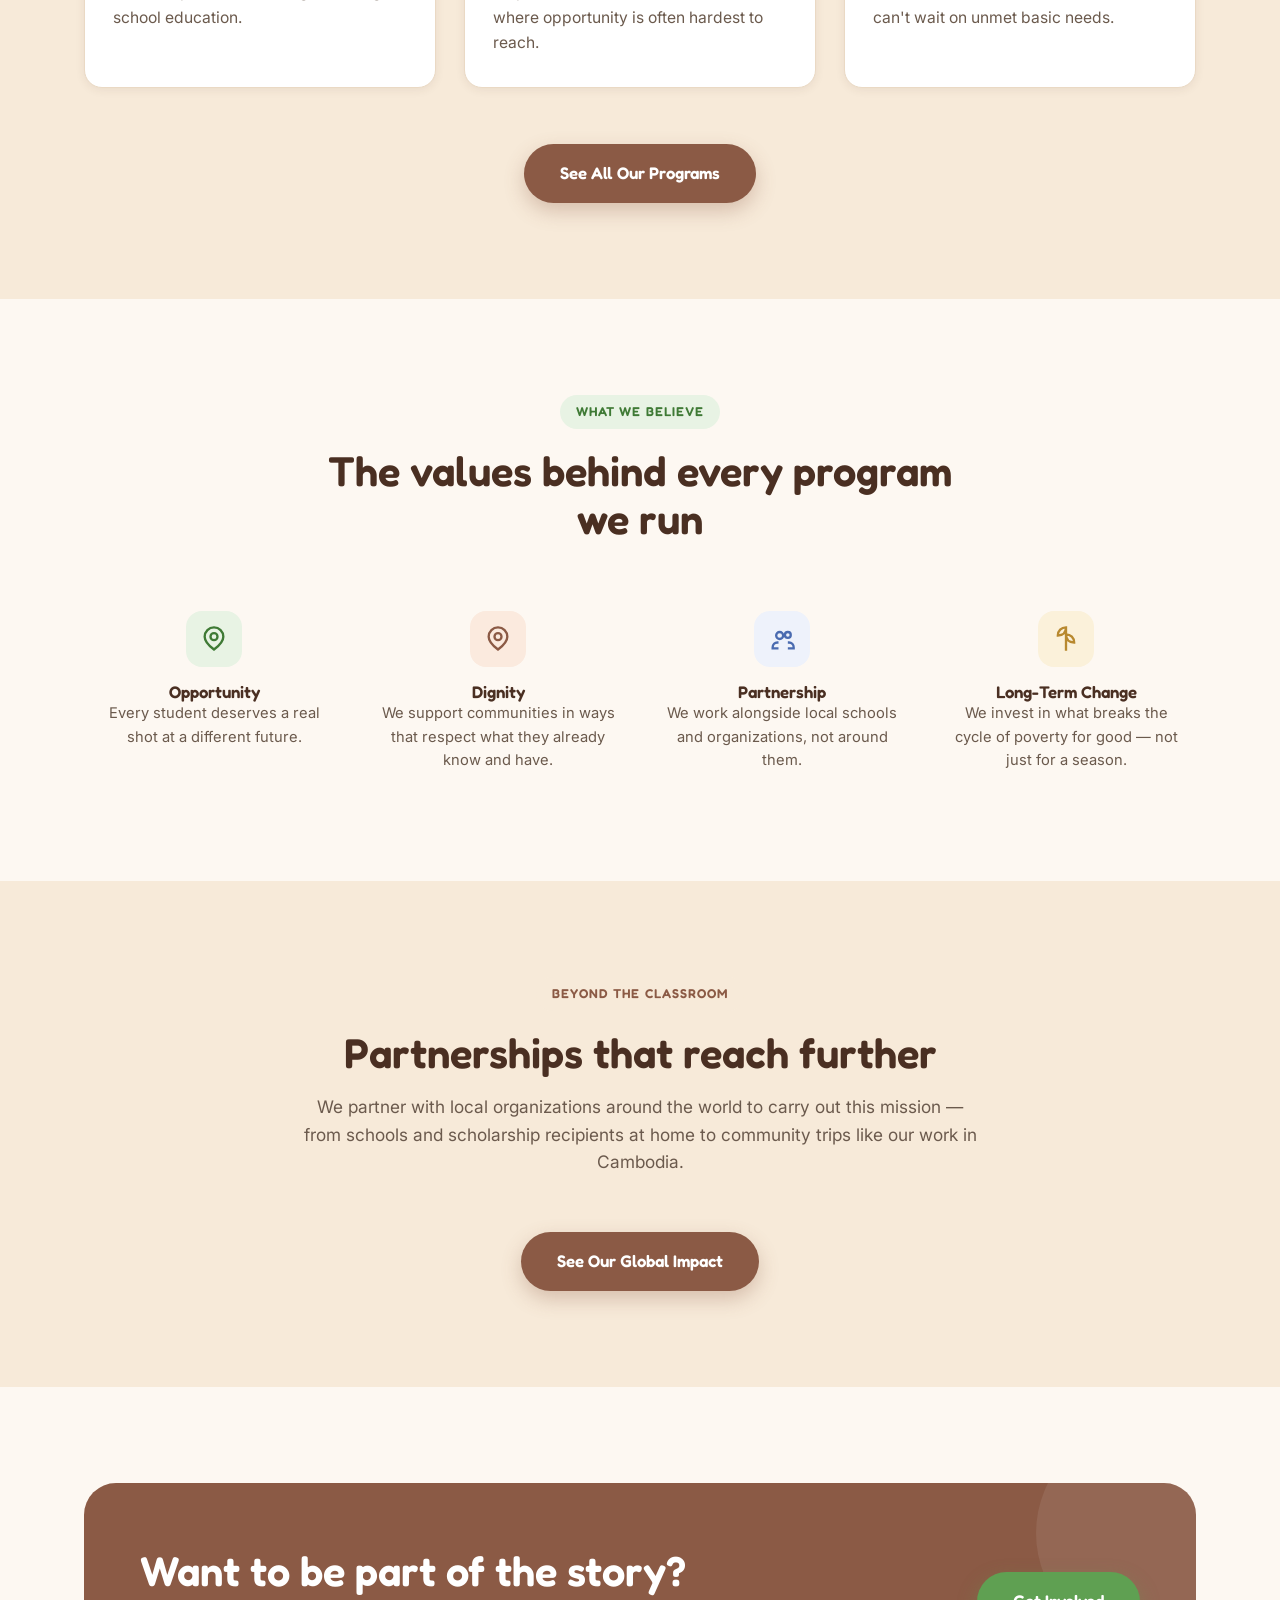
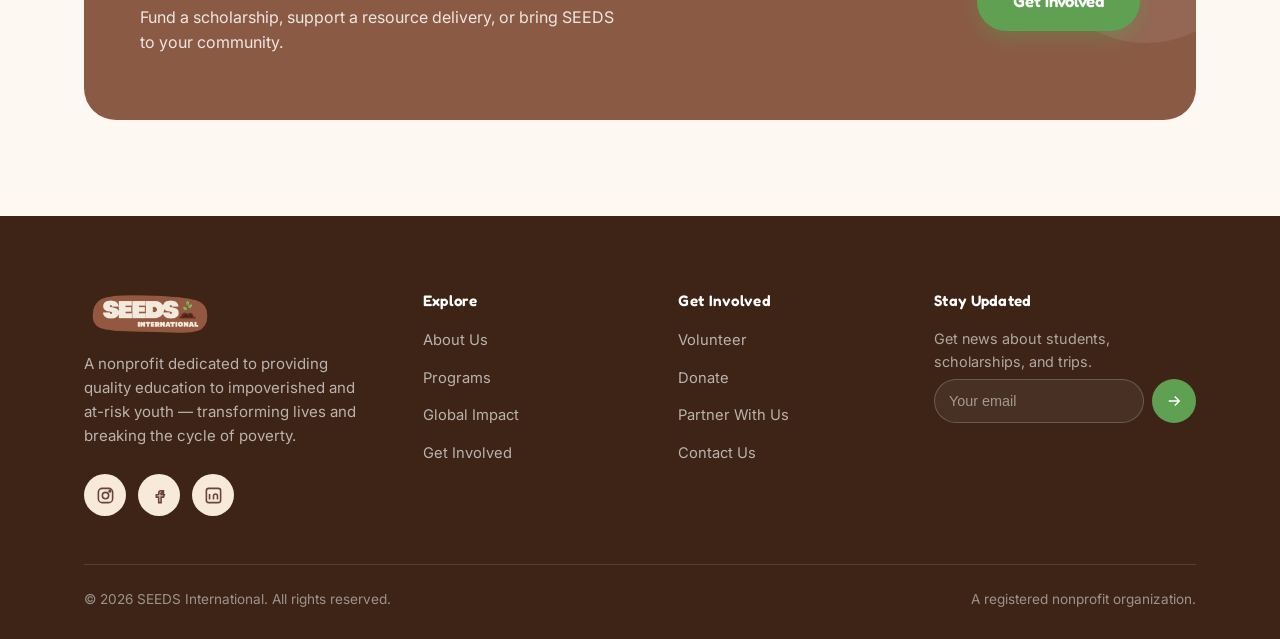
==== commit cba9e31e: "Reposition site around core mission, not the coding camp The coding camp was reading as the org's he" ====
--- a/about.html
+++ b/about.html
@@ -4,7 +4,7 @@
 <meta charset="UTF-8">
 <meta name="viewport" content="width=device-width, initial-scale=1.0">
 <title>About Us — SEEDS International</title>
-<meta name="description" content="SEEDS International is a nonprofit dedicated to helping teenagers explore technology through a free, hands-on coding camp and global community partnerships.">
+<meta name="description" content="SEEDS International is dedicated to providing quality education to impoverished and at-risk youth — transforming lives, creating opportunities, and breaking the cycle of poverty.">
 <link rel="icon" type="image/png" href="assets/seeds_logo.png">
 <link rel="preconnect" href="https://fonts.googleapis.com">
 <link rel="preconnect" href="https://fonts.gstatic.com" crossorigin>
@@ -40,8 +40,8 @@
   <section class="page-hero">
     <div class="container">
       <span class="breadcrumb">About Us</span>
-      <h1>Growing confidence, curiosity, and opportunity.</h1>
-      <p>SEEDS International is a nonprofit built around one idea: every teenager deserves a real, welcoming introduction to technology — regardless of background or experience.</p>
+      <h1>Quality education for the students who need it most.</h1>
+      <p>SEEDS International is dedicated to providing quality education to the most impoverished and at-risk youth. We strive to transform lives, create opportunities, and break the cycle of poverty.</p>
     </div>
   </section>
 
@@ -51,39 +51,51 @@
       <div class="feature-row reveal">
         <div class="feature-visual tint-brown">
           <div class="icon-mark">
-            <svg viewBox="0 0 24 24" fill="none" stroke="currentColor" stroke-width="1.5"><path d="M12 21c4-3 8-6.5 8-11a8 8 0 1 0-16 0c0 4.5 4 8 8 11Z"/><circle cx="12" cy="10" r="3"/></svg>
+            <svg viewBox="0 0 24 24" fill="none" stroke="currentColor" stroke-width="1.5"><path d="M22 10 12 5 2 10l10 5 10-5Z"/><path d="M6 12v5c0 1.5 3 3 6 3s6-1.5 6-3v-5"/></svg>
           </div>
         </div>
         <div class="feature-text">
           <span class="eyebrow">Our Mission</span>
-          <h2>Helping teens discover what they love about tech</h2>
-          <p>We provide a free, hands-on technology experience designed to help teenagers explore different areas of tech in a fun, welcoming, and beginner-friendly environment. Through interactive lessons, activities, and projects, students are introduced to software development, cybersecurity, data analytics, web development, and UX design.</p>
-          <p>Our goal is to help students build confidence, discover what areas of technology they enjoy, and leave camp feeling excited about the opportunities available to them in tech.</p>
-        </div>
-      </div>
-    </div>
-  </section>
-
-  <!-- APPROACH -->
+          <h2>Transform lives. Create opportunity. Break the cycle.</h2>
+          <p>Our initiatives focus on ensuring children receive at least a general high school education, providing college scholarships with an emphasis on STEM and medical fields, and offering essential resources — such as water filters — to at-risk communities.</p>
+          <p>A free, hands-on coding camp is one of the ways we bring this mission to life, introducing students to careers in technology alongside our work in schools, scholarships, and communities.</p>
+        </div>
+      </div>
+    </div>
+  </section>
+
+  <!-- THREE PILLARS -->
   <section class="section-alt">
     <div class="container">
-      <div class="feature-row reverse reveal">
-        <div class="feature-visual tint-green">
-          <div class="icon-mark">
-            <svg viewBox="0 0 24 24" fill="none" stroke="currentColor" stroke-width="1.5"><rect x="3" y="4" width="18" height="14" rx="2"/><path d="M8 21h8M12 18v3M7 9l3 2-3 2M13 13h4"/></svg>
-          </div>
-        </div>
-        <div class="feature-text">
-          <span class="eyebrow alt">Our Approach</span>
-          <h2>Learning by doing, not just lectures</h2>
-          <p>Rather than focusing only on lectures, our camp emphasizes learning by doing. Students get the chance to:</p>
-          <ul>
-            <li><svg viewBox="0 0 24 24" fill="none" stroke="currentColor" stroke-width="2"><path d="m5 13 4 4L19 7"/></svg> Build real projects from start to finish</li>
-            <li><svg viewBox="0 0 24 24" fill="none" stroke="currentColor" stroke-width="2"><path d="m5 13 4 4L19 7"/></svg> Solve problems alongside mentors and peers</li>
-            <li><svg viewBox="0 0 24 24" fill="none" stroke="currentColor" stroke-width="2"><path d="m5 13 4 4L19 7"/></svg> See how technology is used in real careers</li>
-            <li><svg viewBox="0 0 24 24" fill="none" stroke="currentColor" stroke-width="2"><path d="m5 13 4 4L19 7"/></svg> Meet volunteers and professionals from the tech industry</li>
-          </ul>
-        </div>
+      <div class="section-head center">
+        <span class="eyebrow alt">Our Initiatives</span>
+        <h2>Three commitments to every student we work with</h2>
+      </div>
+      <div class="card-grid reveal">
+        <div class="card accent-1">
+          <div class="card-icon">
+            <svg viewBox="0 0 24 24" fill="none" stroke="currentColor" stroke-width="2"><path d="M22 10 12 5 2 10l10 5 10-5Z"/><path d="M6 12v5c0 1.5 3 3 6 3s6-1.5 6-3v-5"/></svg>
+          </div>
+          <h3>General Education</h3>
+          <p>Helping ensure every child we work with completes at least a general high school education.</p>
+        </div>
+        <div class="card accent-2">
+          <div class="card-icon">
+            <svg viewBox="0 0 24 24" fill="none" stroke="currentColor" stroke-width="2"><circle cx="12" cy="8" r="5"/><path d="m8.5 13-2 8 5.5-3 5.5 3-2-8"/></svg>
+          </div>
+          <h3>College Scholarships</h3>
+          <p>Funding higher education with an emphasis on STEM and medical fields, where opportunity is often hardest to reach.</p>
+        </div>
+        <div class="card accent-3">
+          <div class="card-icon">
+            <svg viewBox="0 0 24 24" fill="none" stroke="currentColor" stroke-width="2"><path d="M12 3C9 7 6 10.5 6 14a6 6 0 0 0 12 0c0-3.5-3-7-6-11Z"/></svg>
+          </div>
+          <h3>Essential Resources</h3>
+          <p>Delivering resources like water filters to at-risk communities, because education can't wait on unmet basic needs.</p>
+        </div>
+      </div>
+      <div class="text-center reveal mt-lg">
+        <a href="programs.html" class="btn btn-secondary btn-lg">See All Our Programs</a>
       </div>
     </div>
   </section>
@@ -93,48 +105,48 @@
     <div class="container">
       <div class="section-head center">
         <span class="eyebrow">What We Believe</span>
-        <h2>The values behind every camp we run</h2>
+        <h2>The values behind every program we run</h2>
       </div>
       <div class="values-grid reveal">
         <div class="value-card">
           <div class="card-icon accent-1" style="background:var(--green-100); color:var(--green-700); margin-inline:auto;">
             <svg viewBox="0 0 24 24" fill="none" stroke="currentColor" stroke-width="2"><path d="M12 21c4-3 8-6.5 8-11a8 8 0 1 0-16 0c0 4.5 4 8 8 11Z"/><circle cx="12" cy="10" r="3"/></svg>
           </div>
-          <h3>Confidence</h3>
-          <p>Every student leaves camp believing they belong in tech.</p>
+          <h3>Opportunity</h3>
+          <p>Every student deserves a real shot at a different future.</p>
         </div>
         <div class="value-card">
           <div class="card-icon" style="background:#fbeade; color:var(--brown-600); margin-inline:auto;">
-            <svg viewBox="0 0 24 24" fill="none" stroke="currentColor" stroke-width="2"><circle cx="11" cy="11" r="7"/><path d="m21 21-4.3-4.3"/></svg>
-          </div>
-          <h3>Curiosity</h3>
-          <p>We encourage students to ask questions and explore freely.</p>
+            <svg viewBox="0 0 24 24" fill="none" stroke="currentColor" stroke-width="2"><path d="M12 21c4-3 8-6.5 8-11a8 8 0 1 0-16 0c0 4.5 4 8 8 11Z"/><circle cx="12" cy="10" r="3"/></svg>
+          </div>
+          <h3>Dignity</h3>
+          <p>We support communities in ways that respect what they already know and have.</p>
         </div>
         <div class="value-card">
           <div class="card-icon" style="background:#eef2fb; color:#4a6bb0; margin-inline:auto;">
             <svg viewBox="0 0 24 24" fill="none" stroke="currentColor" stroke-width="2"><path d="M17 20h5v-1a4 4 0 0 0-4-4h-1M9 20H4v-1a4 4 0 0 1 4-4h1m1-3a3 3 0 1 0 0-6 3 3 0 0 0 0 6Zm7-1a2.5 2.5 0 1 0 0-5 2.5 2.5 0 0 0 0 5Z"/></svg>
           </div>
-          <h3>Community</h3>
-          <p>Mentors, volunteers, and students grow together, side by side.</p>
+          <h3>Partnership</h3>
+          <p>We work alongside local schools and organizations, not around them.</p>
         </div>
         <div class="value-card">
           <div class="card-icon" style="background:#fbf1da; color:#b8892f; margin-inline:auto;">
             <svg viewBox="0 0 24 24" fill="none" stroke="currentColor" stroke-width="2"><path d="M12 2v20M12 2c-4 0-7 3-7 7 4 0 7-2 7-7ZM12 8c4 0 7 3 7 7-4 0-7-2-7-7Z"/></svg>
           </div>
-          <h3>Opportunity</h3>
-          <p>We open doors to careers students may never have pictured themselves in.</p>
-        </div>
-      </div>
-    </div>
-  </section>
-
-  <!-- BEYOND THE CAMP -->
+          <h3>Long-Term Change</h3>
+          <p>We invest in what breaks the cycle of poverty for good — not just for a season.</p>
+        </div>
+      </div>
+    </div>
+  </section>
+
+  <!-- BEYOND THE CLASSROOM -->
   <section class="section-alt">
     <div class="container">
       <div class="section-head center">
-        <span class="eyebrow alt">Beyond the Camp</span>
+        <span class="eyebrow alt">Beyond the Classroom</span>
         <h2>Partnerships that reach further</h2>
-        <p>We also partner with local organizations around the world to work on community projects that go beyond the classroom — from technology to basic needs like clean water and education.</p>
+        <p>We partner with local organizations around the world to carry out this mission — from schools and scholarship recipients at home to community trips like our work in Cambodia.</p>
       </div>
       <div class="text-center reveal">
         <a href="global-impact.html" class="btn btn-secondary btn-lg">See Our Global Impact</a>
@@ -148,7 +160,7 @@
       <div class="cta-band reveal">
         <div class="cta-copy">
           <h2>Want to be part of the story?</h2>
-          <p>Mentor a camper, support a trip, or bring SEEDS to your community.</p>
+          <p>Fund a scholarship, support a resource delivery, or bring SEEDS to your community.</p>
         </div>
         <div class="cta-actions">
           <a href="get-involved.html" class="btn btn-primary btn-lg">Get Involved</a>
@@ -164,7 +176,7 @@
     <div class="footer-grid">
       <div class="footer-brand">
         <a href="index.html" class="brand"><img src="assets/seeds_logo.png" alt="SEEDS International logo"></a>
-        <p>A nonprofit growing confidence and opportunity through free, hands-on technology education for teens — and community partnerships around the world.</p>
+        <p>A nonprofit dedicated to providing quality education to impoverished and at-risk youth — transforming lives and breaking the cycle of poverty.</p>
         <div class="social-row">
           <a href="#" aria-label="Instagram"><svg viewBox="0 0 24 24" fill="none" stroke="currentColor" stroke-width="2"><rect x="3" y="3" width="18" height="18" rx="5"/><circle cx="12" cy="12" r="4"/><circle cx="17.5" cy="6.5" r="1"/></svg></a>
           <a href="#" aria-label="Facebook"><svg viewBox="0 0 24 24" fill="none" stroke="currentColor" stroke-width="2"><path d="M14 9h3V6h-3c-2 0-3 1.2-3 3v2H8v3h3v7h3v-7h3l1-3h-4v-1.5c0-.6.4-1.5 1-1.5Z"/></svg></a>
@@ -191,7 +203,7 @@
       </div>
       <div class="footer-col footer-newsletter">
         <h4>Stay Updated</h4>
-        <p style="font-size:0.9rem; color:rgba(255,255,255,0.6);">Get news about upcoming camps and trips.</p>
+        <p style="font-size:0.9rem; color:rgba(255,255,255,0.6);">Get news about students, scholarships, and trips.</p>
         <form data-fake-submit>
           <input type="email" placeholder="Your email" required aria-label="Email address">
           <button type="submit" aria-label="Subscribe">
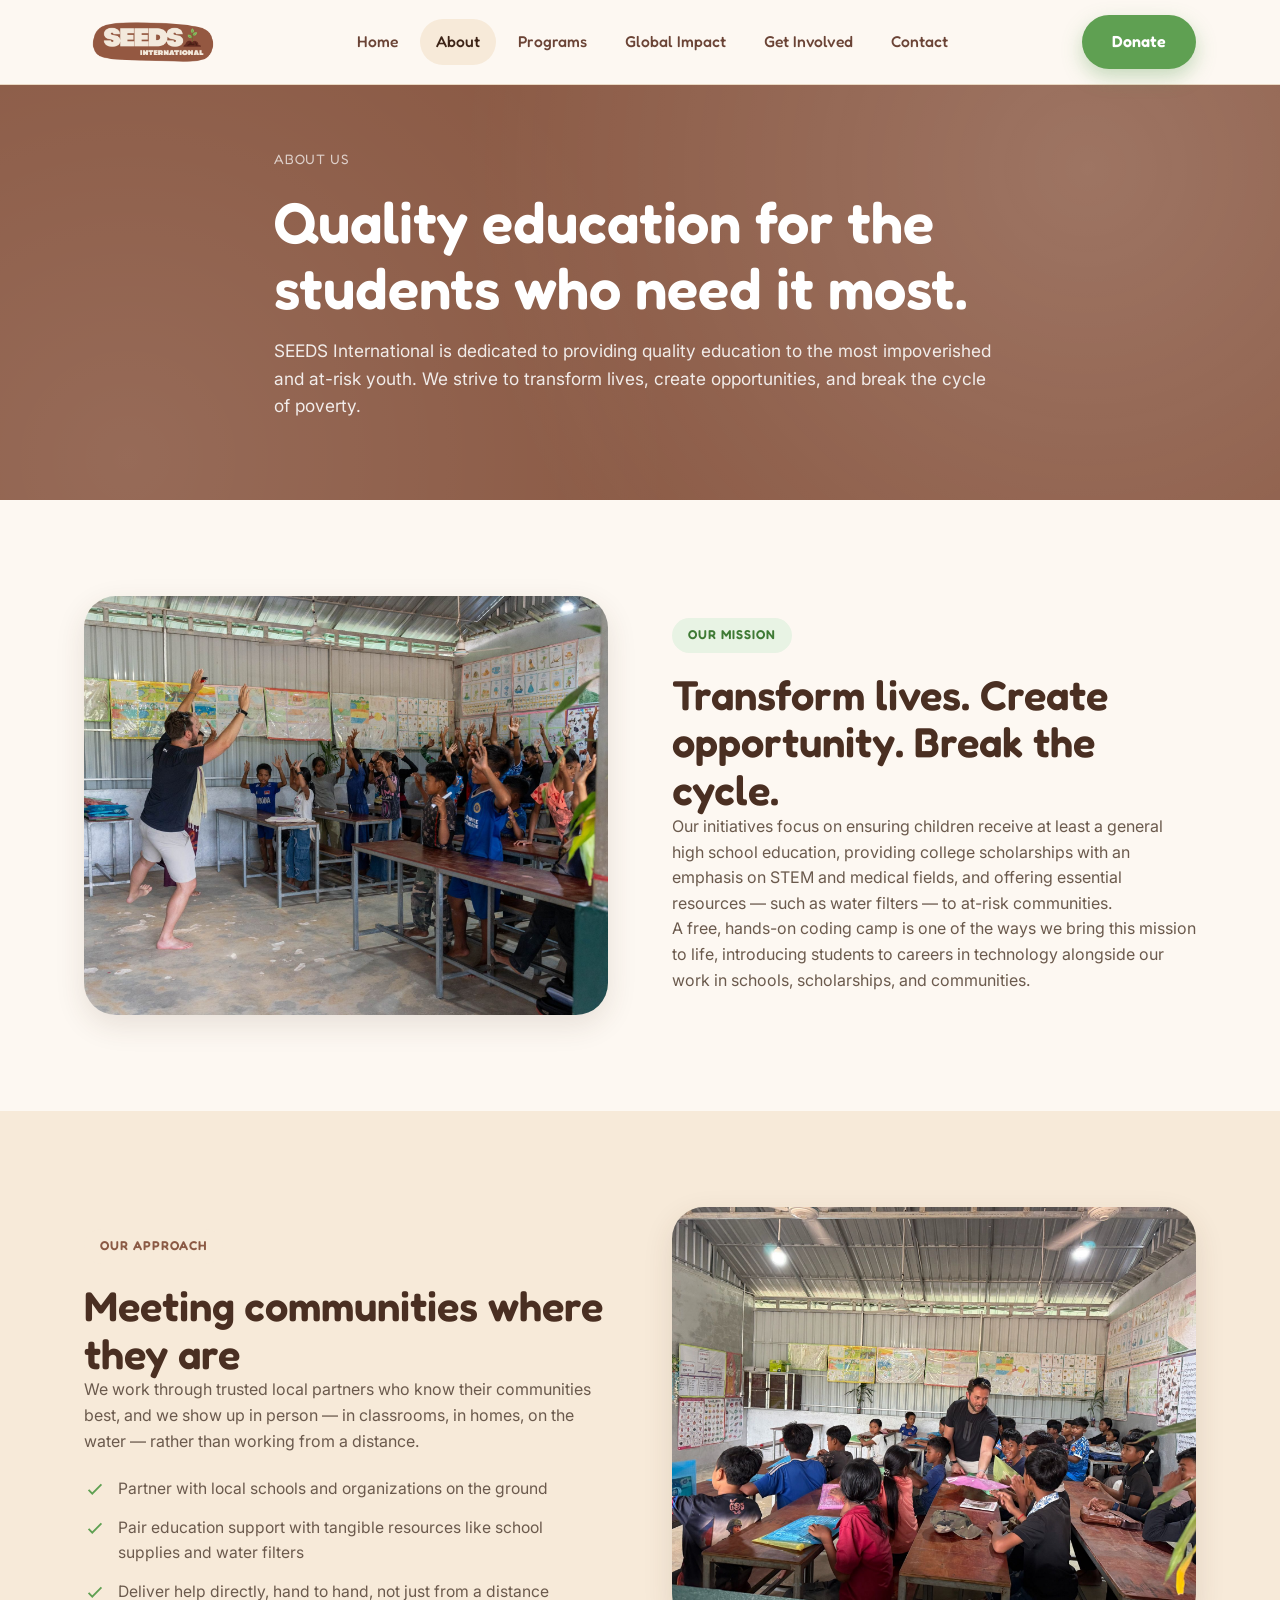
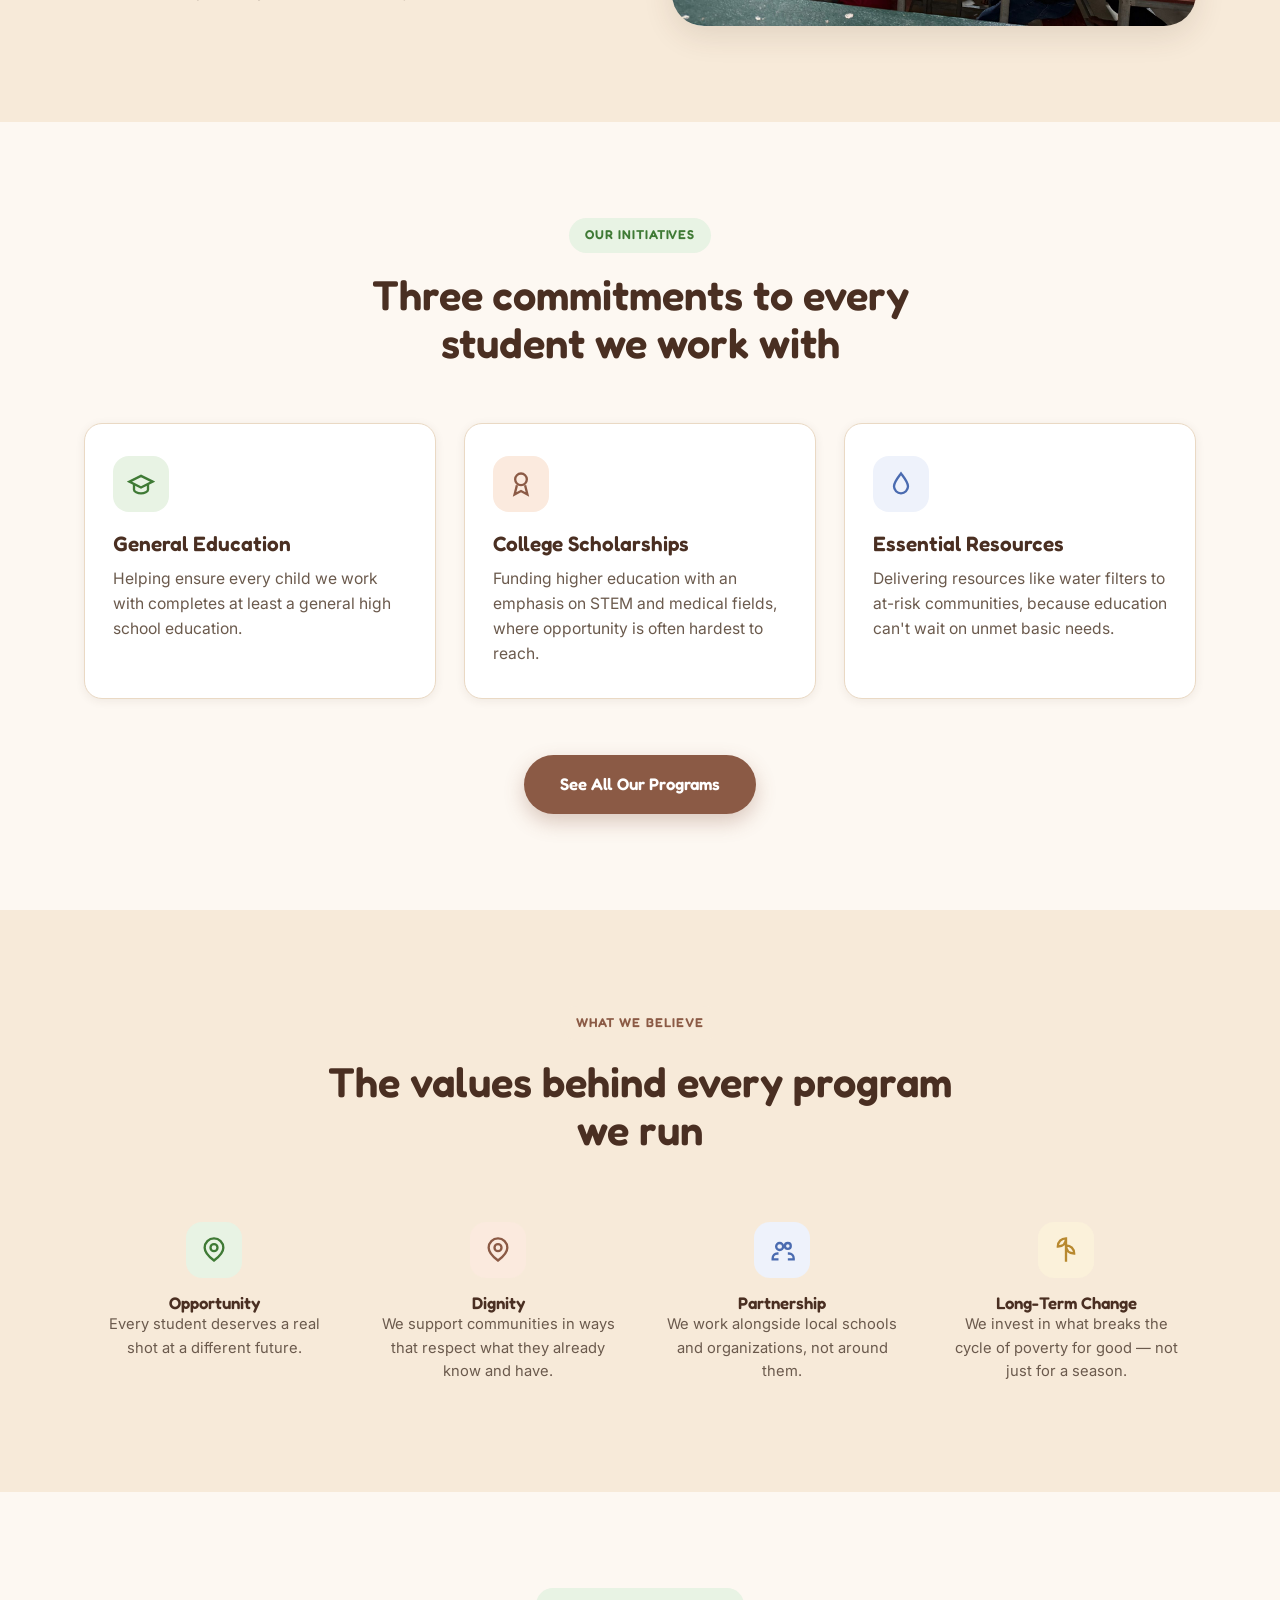
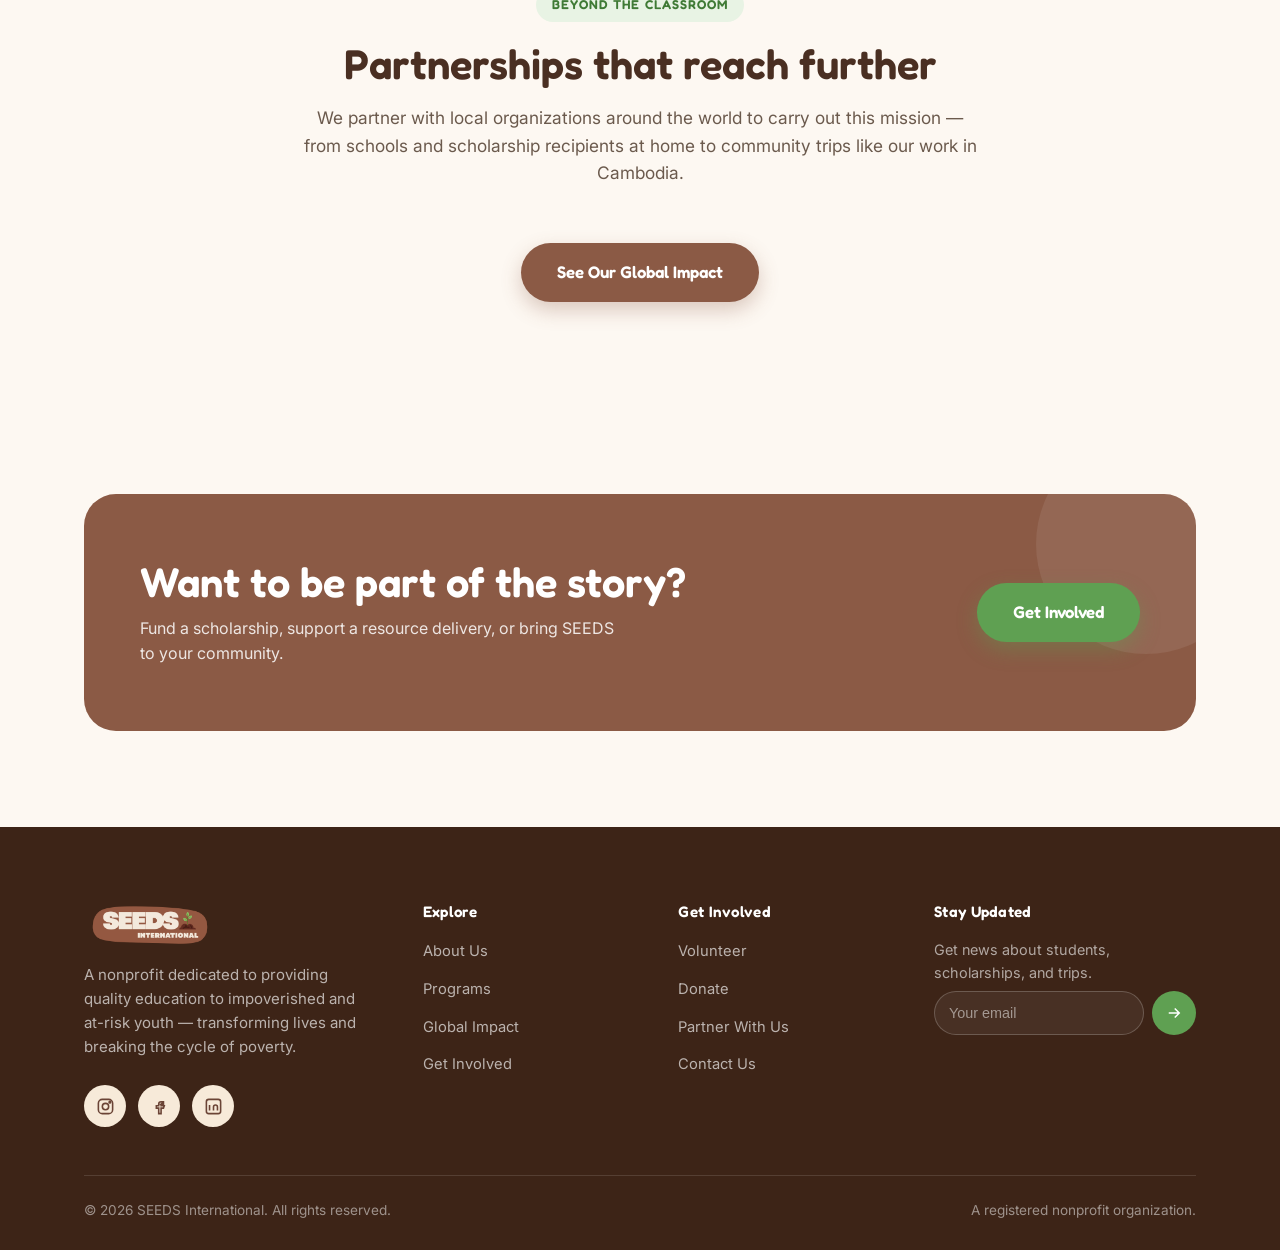
==== commit 6e6b6878: "Add real trip photos throughout the site Replace the abstract icon placeholders with actual photos f" ====
--- a/about.html
+++ b/about.html
@@ -49,10 +49,8 @@
   <section>
     <div class="container">
       <div class="feature-row reveal">
-        <div class="feature-visual tint-brown">
-          <div class="icon-mark">
-            <svg viewBox="0 0 24 24" fill="none" stroke="currentColor" stroke-width="1.5"><path d="M22 10 12 5 2 10l10 5 10-5Z"/><path d="M6 12v5c0 1.5 3 3 6 3s6-1.5 6-3v-5"/></svg>
-          </div>
+        <div class="feature-visual">
+          <img src="assets/cambodia/having_fun_teaching_english.JPG" alt="Volunteer leading an energetic English lesson with students in Cambodia">
         </div>
         <div class="feature-text">
           <span class="eyebrow">Our Mission</span>
@@ -64,11 +62,32 @@
     </div>
   </section>
 
+  <!-- APPROACH -->
+  <section class="section-alt">
+    <div class="container">
+      <div class="feature-row reverse reveal">
+        <div class="feature-visual">
+          <img src="assets/cambodia/handing_out_school_supplies_1.JPG" alt="Volunteer handing out school supplies to students in a Cambodian classroom">
+        </div>
+        <div class="feature-text">
+          <span class="eyebrow alt">Our Approach</span>
+          <h2>Meeting communities where they are</h2>
+          <p>We work through trusted local partners who know their communities best, and we show up in person — in classrooms, in homes, on the water — rather than working from a distance.</p>
+          <ul>
+            <li><svg viewBox="0 0 24 24" fill="none" stroke="currentColor" stroke-width="2"><path d="m5 13 4 4L19 7"/></svg> Partner with local schools and organizations on the ground</li>
+            <li><svg viewBox="0 0 24 24" fill="none" stroke="currentColor" stroke-width="2"><path d="m5 13 4 4L19 7"/></svg> Pair education support with tangible resources like school supplies and water filters</li>
+            <li><svg viewBox="0 0 24 24" fill="none" stroke="currentColor" stroke-width="2"><path d="m5 13 4 4L19 7"/></svg> Deliver help directly, hand to hand, not just from a distance</li>
+          </ul>
+        </div>
+      </div>
+    </div>
+  </section>
+
   <!-- THREE PILLARS -->
-  <section class="section-alt">
+  <section>
     <div class="container">
       <div class="section-head center">
-        <span class="eyebrow alt">Our Initiatives</span>
+        <span class="eyebrow">Our Initiatives</span>
         <h2>Three commitments to every student we work with</h2>
       </div>
       <div class="card-grid reveal">
@@ -101,10 +120,10 @@
   </section>
 
   <!-- VALUES -->
-  <section>
+  <section class="section-alt">
     <div class="container">
       <div class="section-head center">
-        <span class="eyebrow">What We Believe</span>
+        <span class="eyebrow alt">What We Believe</span>
         <h2>The values behind every program we run</h2>
       </div>
       <div class="values-grid reveal">
@@ -141,10 +160,10 @@
   </section>
 
   <!-- BEYOND THE CLASSROOM -->
-  <section class="section-alt">
+  <section>
     <div class="container">
       <div class="section-head center">
-        <span class="eyebrow alt">Beyond the Classroom</span>
+        <span class="eyebrow">Beyond the Classroom</span>
         <h2>Partnerships that reach further</h2>
         <p>We partner with local organizations around the world to carry out this mission — from schools and scholarship recipients at home to community trips like our work in Cambodia.</p>
       </div>
--- a/css/style.css
+++ b/css/style.css
@@ -402,6 +402,72 @@
 .page-hero h1 { color: var(--white); margin-bottom: 16px; }
 .page-hero p { color: rgba(255,255,255,0.88); font-size: 1.08rem; }
 
+.page-hero.has-photo {
+  padding: 110px 0 100px;
+  background-size: cover;
+  background-position: center;
+}
+
+.page-hero.has-photo::before {
+  background: linear-gradient(180deg, rgba(61,36,23,0.55) 0%, rgba(61,36,23,0.82) 100%);
+}
+
+/* ---------- Timeline photo thumbnails ---------- */
+.timeline-thumb {
+  margin-top: 16px;
+  border-radius: var(--radius-md);
+  overflow: hidden;
+  box-shadow: var(--shadow-sm);
+  max-width: 420px;
+}
+
+.timeline-thumb img {
+  width: 100%;
+  height: 260px;
+  object-fit: cover;
+  display: block;
+}
+
+/* ---------- Team photo ---------- */
+.team-photo {
+  border-radius: var(--radius-lg);
+  overflow: hidden;
+  box-shadow: var(--shadow-md);
+  max-width: 920px;
+  margin: 0 auto;
+}
+
+.team-photo img {
+  width: 100%;
+  display: block;
+}
+
+/* ---------- Photo gallery grid ---------- */
+.gallery-grid {
+  display: grid;
+  grid-template-columns: repeat(3, 1fr);
+  gap: 18px;
+}
+
+.gallery-grid figure {
+  border-radius: var(--radius-md);
+  overflow: hidden;
+  box-shadow: var(--shadow-sm);
+  aspect-ratio: 1 / 1;
+  position: relative;
+}
+
+.gallery-grid img {
+  width: 100%;
+  height: 100%;
+  object-fit: cover;
+  transition: transform 0.4s ease;
+}
+
+.gallery-grid figure:hover img {
+  transform: scale(1.06);
+}
+
 .breadcrumb {
   display: flex;
   gap: 8px;
@@ -1042,6 +1108,7 @@
   .paths-grid { grid-template-columns: 1fr; }
   .footer-grid { grid-template-columns: 1fr 1fr; row-gap: 36px; }
   .feature-row { gap: 40px; }
+  .gallery-grid { grid-template-columns: repeat(2, 1fr); }
 }
 
 @media (max-width: 860px) {
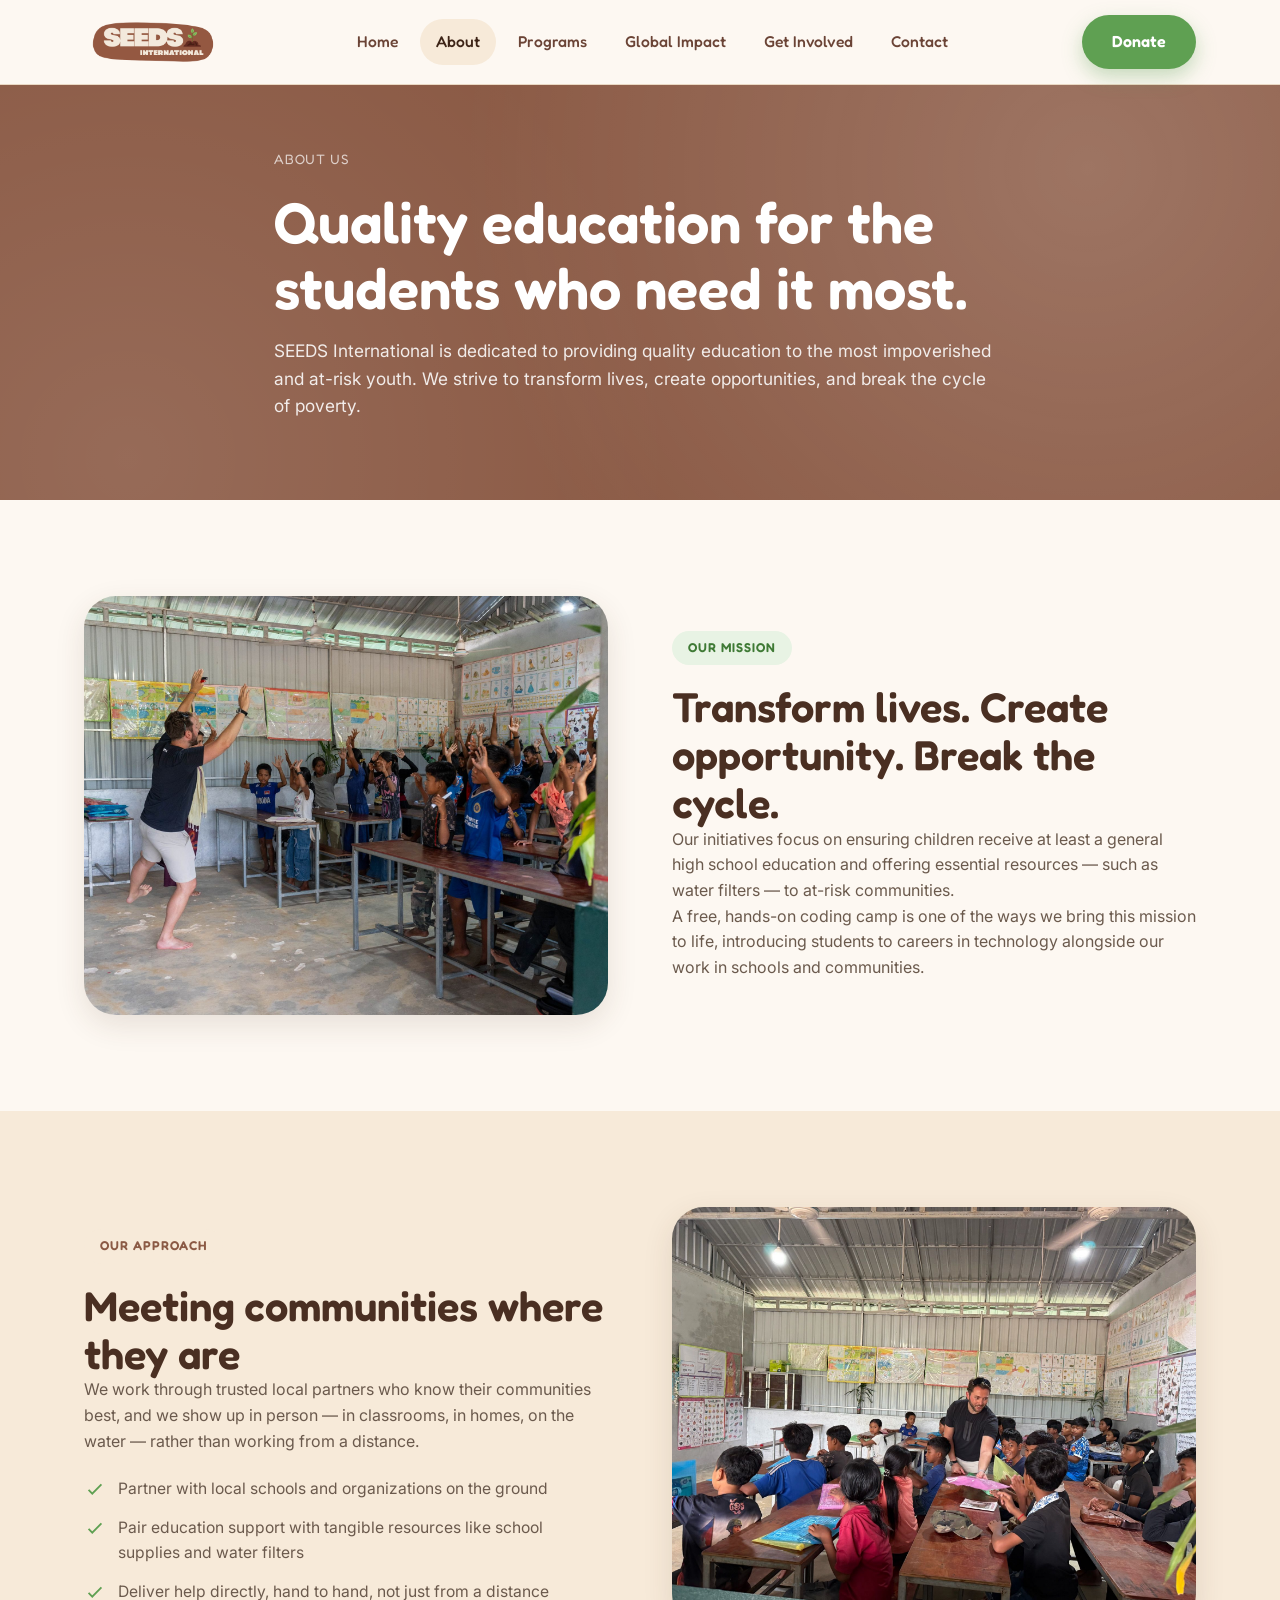
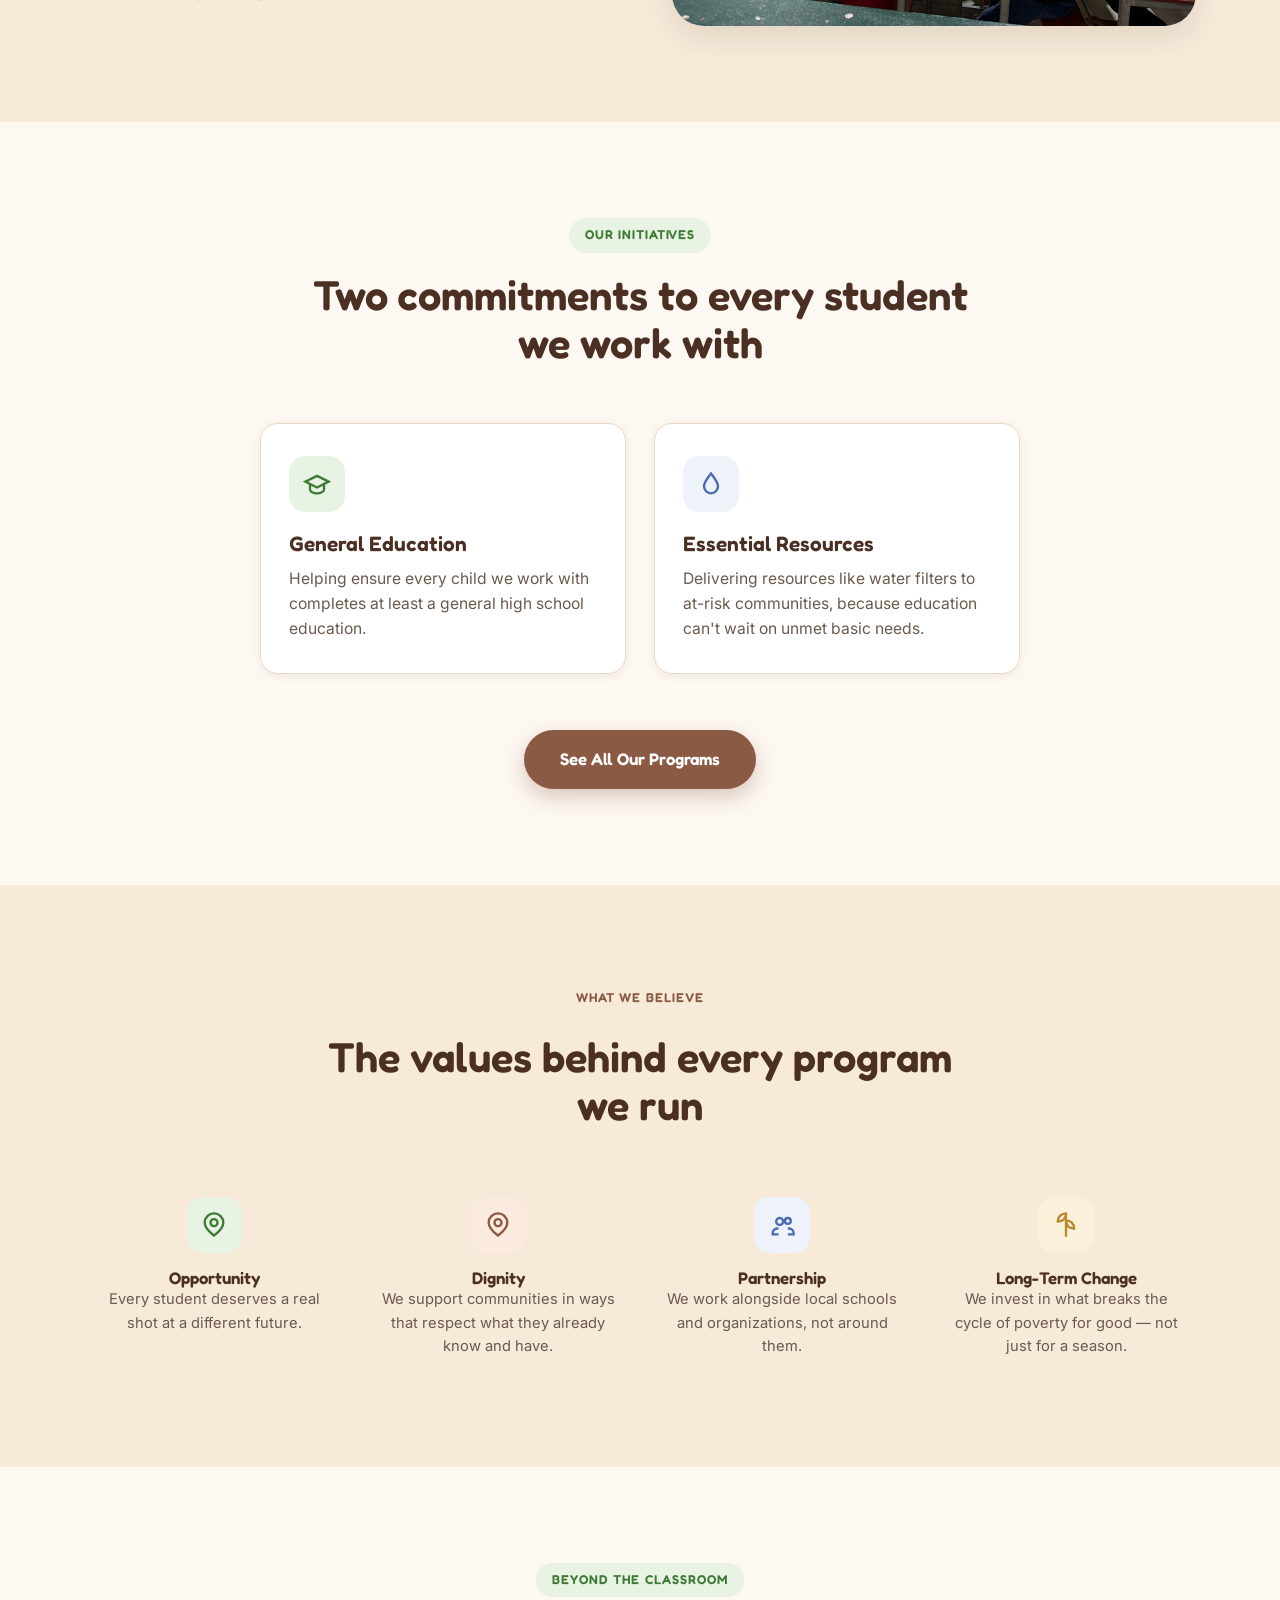
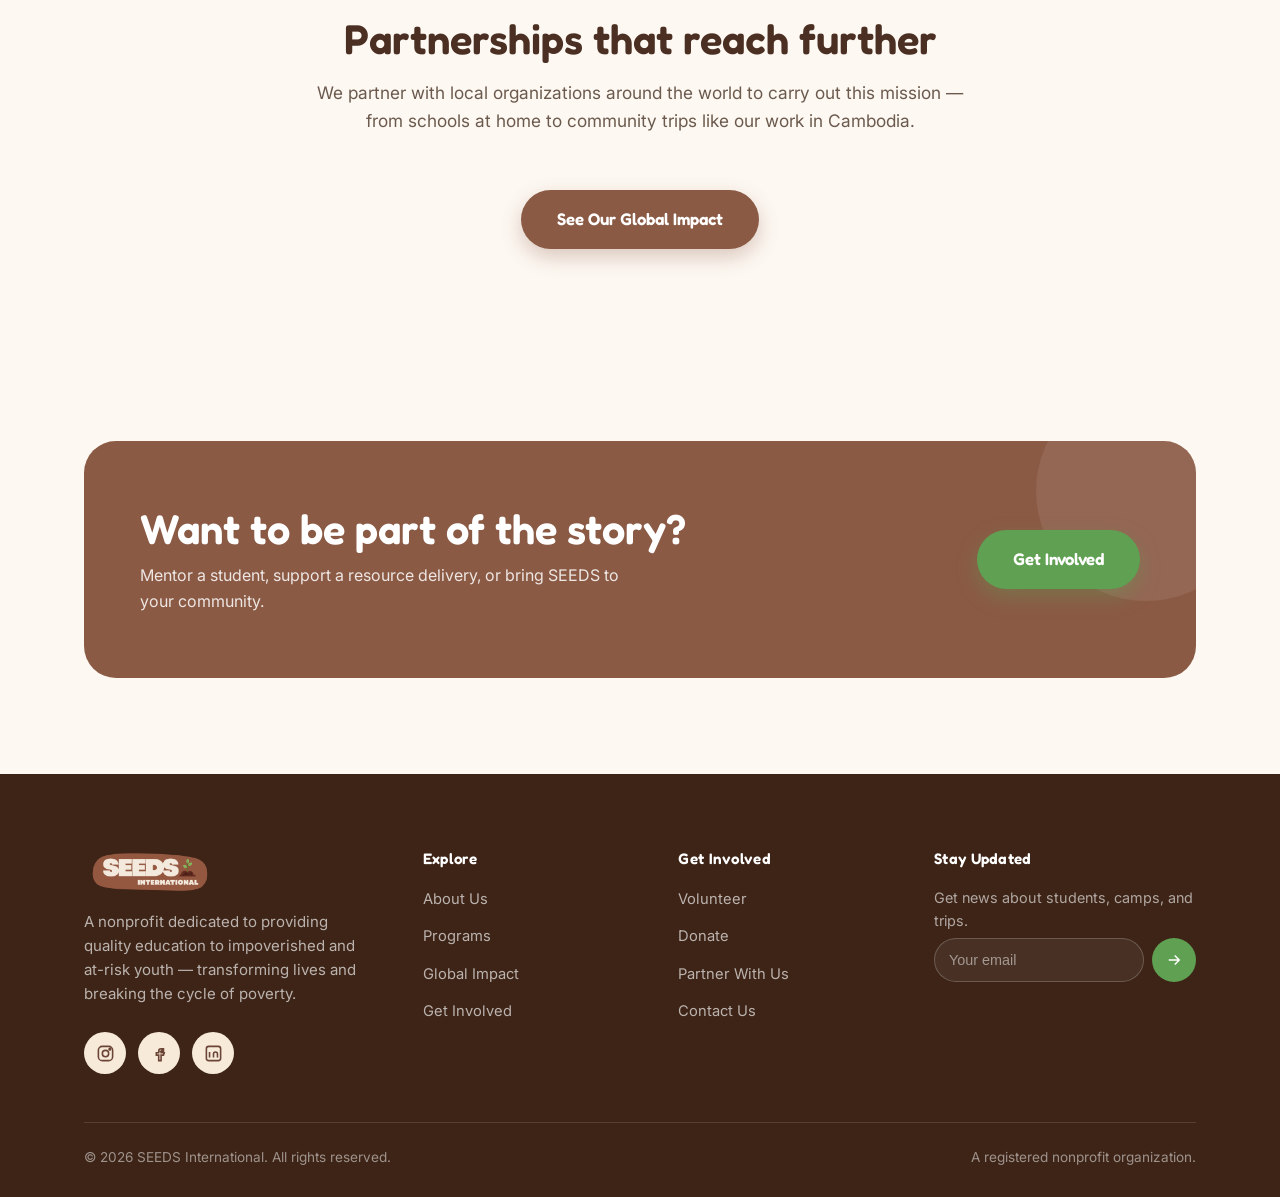
==== commit d918590e: "Remove college scholarships program (not yet running) The site listed "three initiatives" but showed" ====
--- a/about.html
+++ b/about.html
@@ -55,8 +55,8 @@
         <div class="feature-text">
           <span class="eyebrow">Our Mission</span>
           <h2>Transform lives. Create opportunity. Break the cycle.</h2>
-          <p>Our initiatives focus on ensuring children receive at least a general high school education, providing college scholarships with an emphasis on STEM and medical fields, and offering essential resources — such as water filters — to at-risk communities.</p>
-          <p>A free, hands-on coding camp is one of the ways we bring this mission to life, introducing students to careers in technology alongside our work in schools, scholarships, and communities.</p>
+          <p>Our initiatives focus on ensuring children receive at least a general high school education and offering essential resources — such as water filters — to at-risk communities.</p>
+          <p>A free, hands-on coding camp is one of the ways we bring this mission to life, introducing students to careers in technology alongside our work in schools and communities.</p>
         </div>
       </div>
     </div>
@@ -88,9 +88,9 @@
     <div class="container">
       <div class="section-head center">
         <span class="eyebrow">Our Initiatives</span>
-        <h2>Three commitments to every student we work with</h2>
-      </div>
-      <div class="card-grid reveal">
+        <h2>Two commitments to every student we work with</h2>
+      </div>
+      <div class="card-grid cols-2 reveal">
         <div class="card accent-1">
           <div class="card-icon">
             <svg viewBox="0 0 24 24" fill="none" stroke="currentColor" stroke-width="2"><path d="M22 10 12 5 2 10l10 5 10-5Z"/><path d="M6 12v5c0 1.5 3 3 6 3s6-1.5 6-3v-5"/></svg>
@@ -98,13 +98,6 @@
           <h3>General Education</h3>
           <p>Helping ensure every child we work with completes at least a general high school education.</p>
         </div>
-        <div class="card accent-2">
-          <div class="card-icon">
-            <svg viewBox="0 0 24 24" fill="none" stroke="currentColor" stroke-width="2"><circle cx="12" cy="8" r="5"/><path d="m8.5 13-2 8 5.5-3 5.5 3-2-8"/></svg>
-          </div>
-          <h3>College Scholarships</h3>
-          <p>Funding higher education with an emphasis on STEM and medical fields, where opportunity is often hardest to reach.</p>
-        </div>
         <div class="card accent-3">
           <div class="card-icon">
             <svg viewBox="0 0 24 24" fill="none" stroke="currentColor" stroke-width="2"><path d="M12 3C9 7 6 10.5 6 14a6 6 0 0 0 12 0c0-3.5-3-7-6-11Z"/></svg>
@@ -165,7 +158,7 @@
       <div class="section-head center">
         <span class="eyebrow">Beyond the Classroom</span>
         <h2>Partnerships that reach further</h2>
-        <p>We partner with local organizations around the world to carry out this mission — from schools and scholarship recipients at home to community trips like our work in Cambodia.</p>
+        <p>We partner with local organizations around the world to carry out this mission — from schools at home to community trips like our work in Cambodia.</p>
       </div>
       <div class="text-center reveal">
         <a href="global-impact.html" class="btn btn-secondary btn-lg">See Our Global Impact</a>
@@ -179,7 +172,7 @@
       <div class="cta-band reveal">
         <div class="cta-copy">
           <h2>Want to be part of the story?</h2>
-          <p>Fund a scholarship, support a resource delivery, or bring SEEDS to your community.</p>
+          <p>Mentor a student, support a resource delivery, or bring SEEDS to your community.</p>
         </div>
         <div class="cta-actions">
           <a href="get-involved.html" class="btn btn-primary btn-lg">Get Involved</a>
@@ -222,7 +215,7 @@
       </div>
       <div class="footer-col footer-newsletter">
         <h4>Stay Updated</h4>
-        <p style="font-size:0.9rem; color:rgba(255,255,255,0.6);">Get news about students, scholarships, and trips.</p>
+        <p style="font-size:0.9rem; color:rgba(255,255,255,0.6);">Get news about students, camps, and trips.</p>
         <form data-fake-submit>
           <input type="email" placeholder="Your email" required aria-label="Email address">
           <button type="submit" aria-label="Subscribe">
--- a/css/style.css
+++ b/css/style.css
@@ -485,6 +485,12 @@
   display: grid;
   grid-template-columns: repeat(3, 1fr);
   gap: 28px;
+}
+
+.card-grid.cols-2 {
+  grid-template-columns: repeat(2, 1fr);
+  max-width: 760px;
+  margin: 0 auto;
 }
 
 .card {
@@ -1143,7 +1149,8 @@
   .nav-toggle { display: flex; }
   .header-actions .btn-primary { padding: 10px 20px; font-size: 0.9rem; }
   section { padding: 64px 0; }
-  .card-grid { grid-template-columns: 1fr; }
+  .card-grid,
+  .card-grid.cols-2 { grid-template-columns: 1fr; }
   .steps { grid-template-columns: 1fr; }
   .values-grid { grid-template-columns: 1fr; }
   .footer-grid { grid-template-columns: 1fr; gap: 32px; }
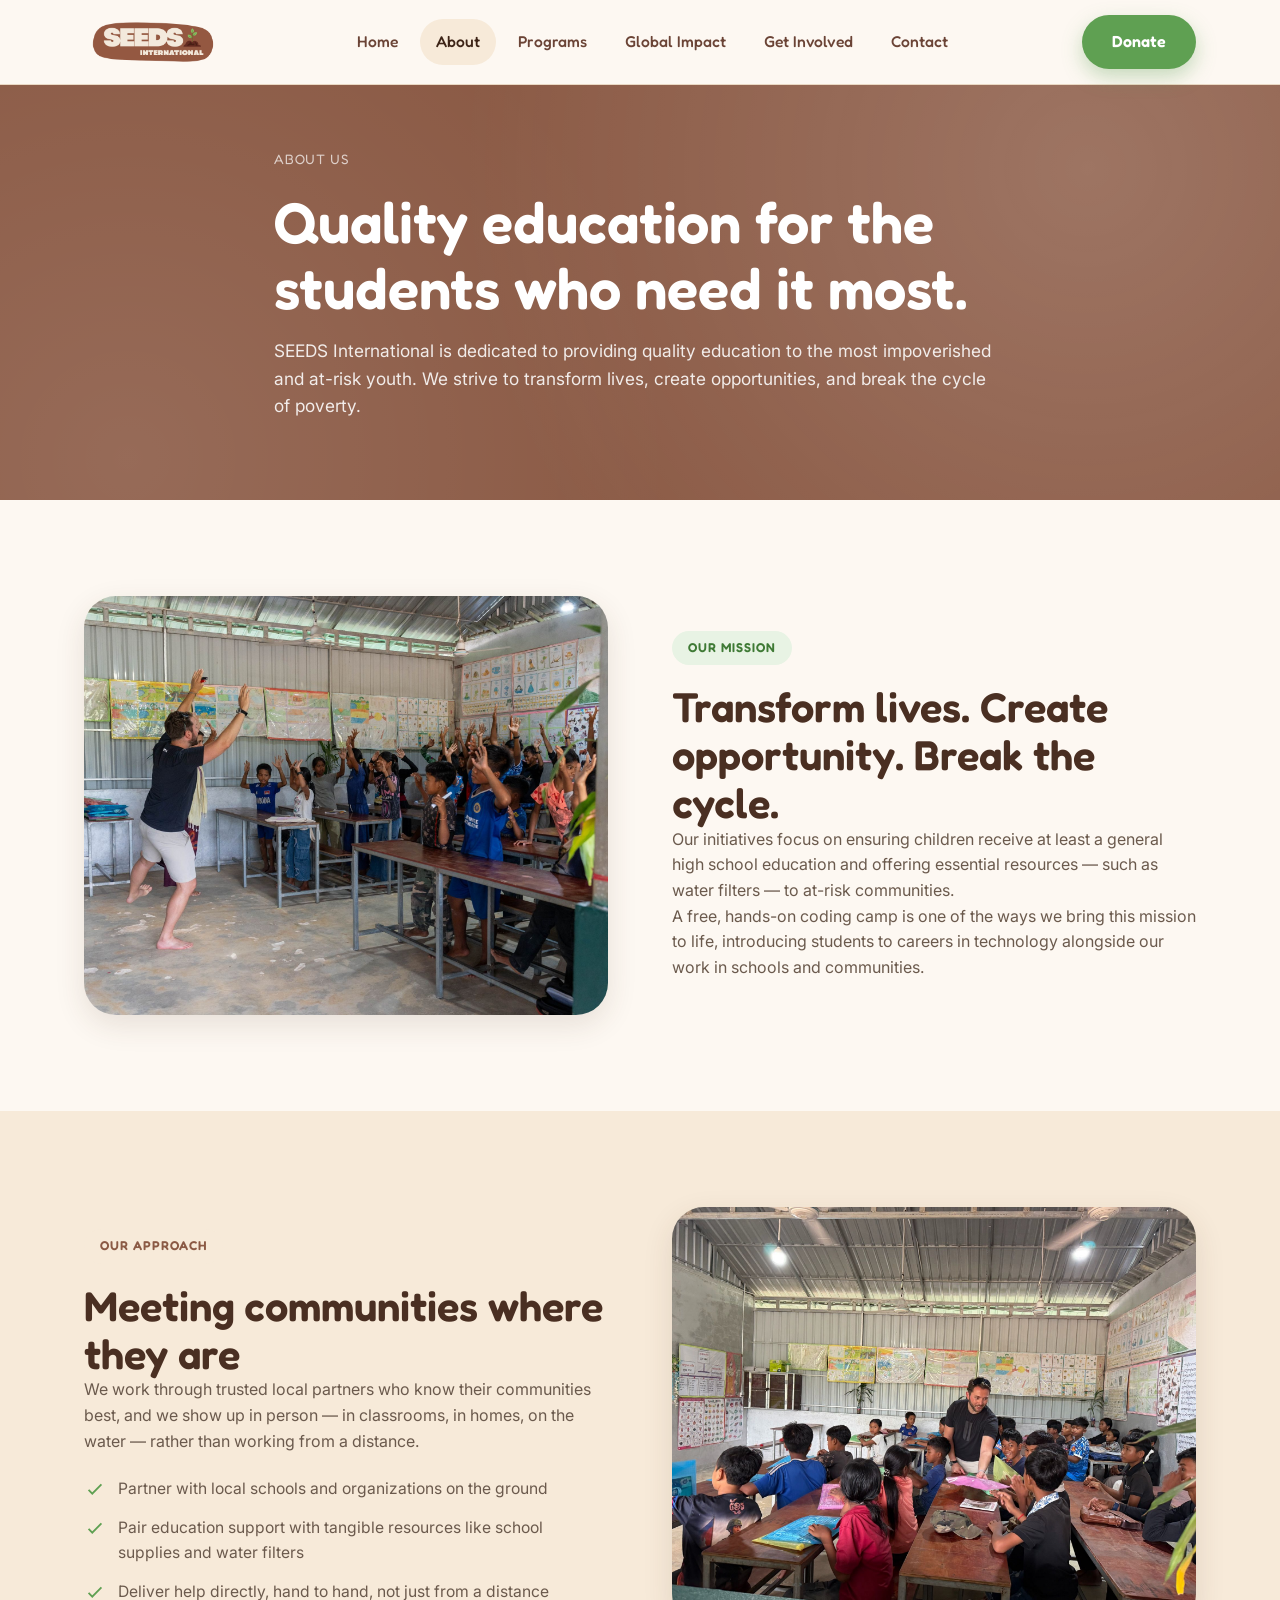
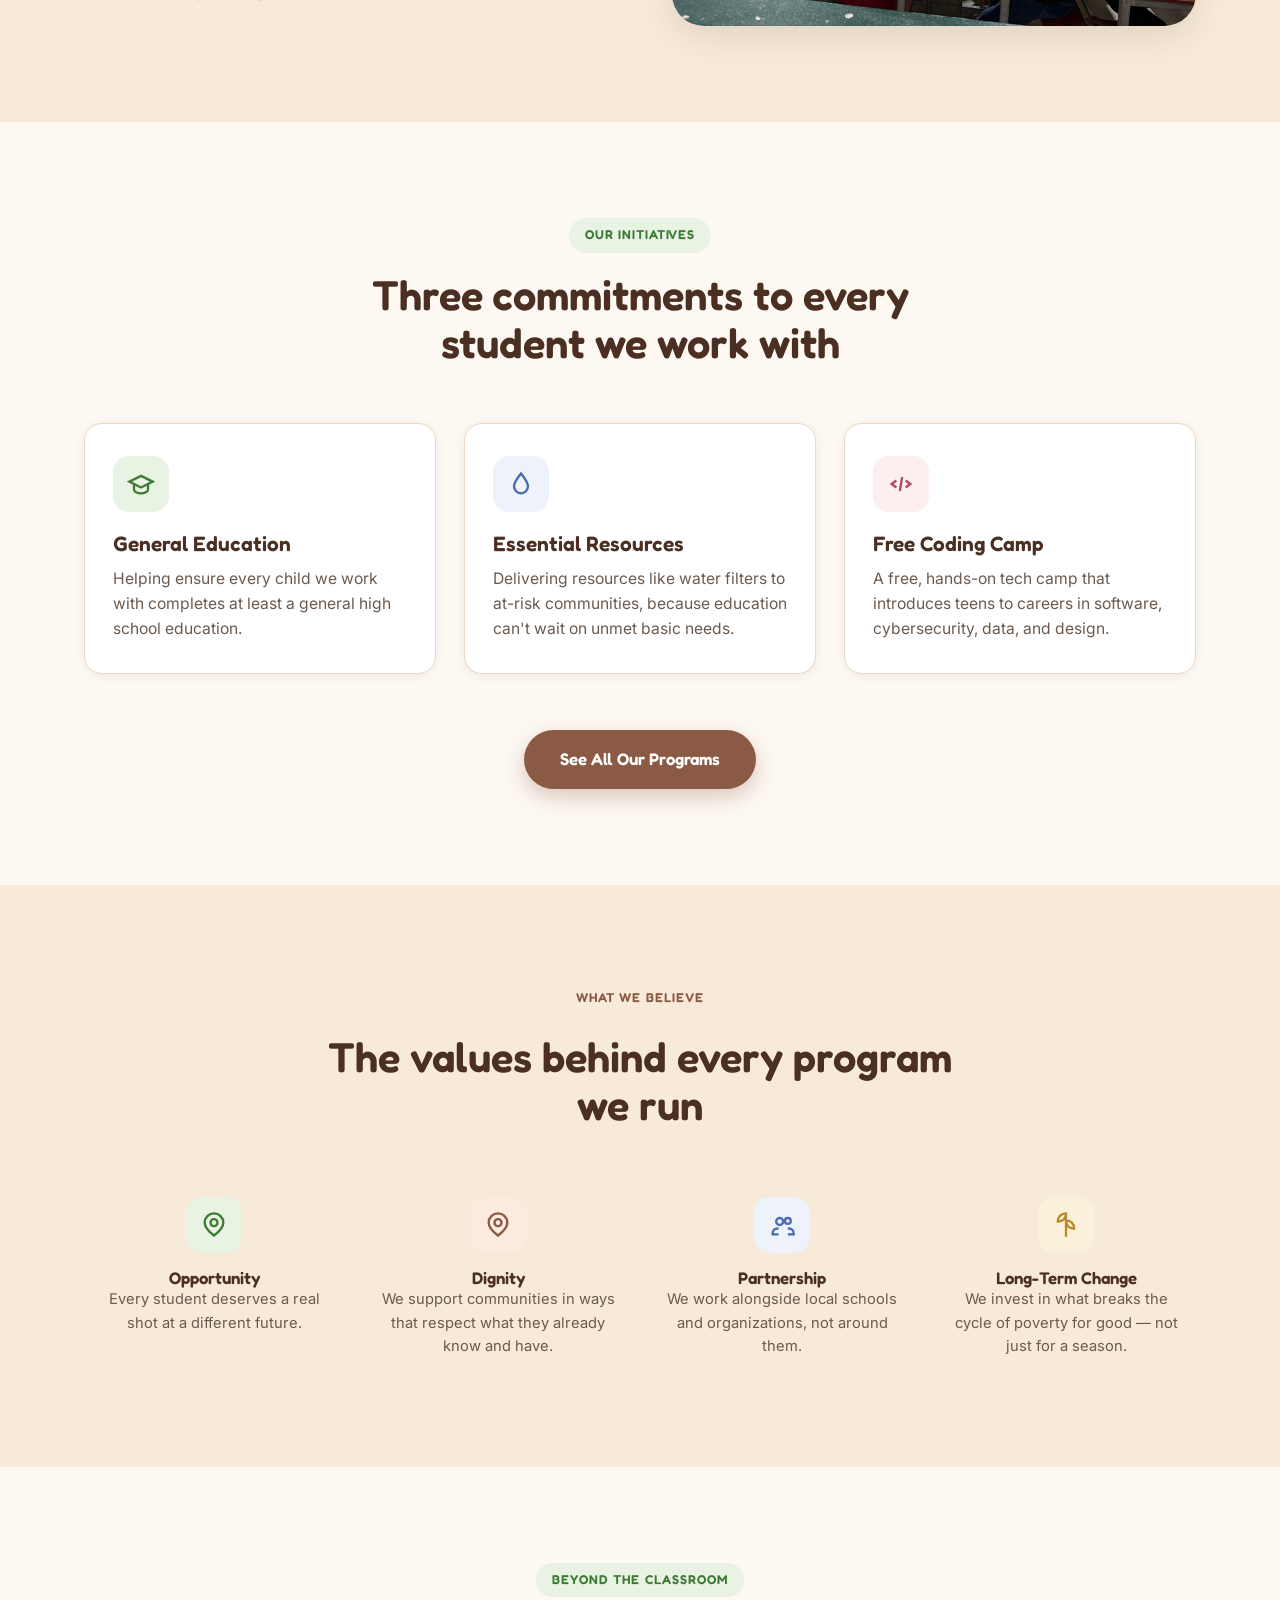
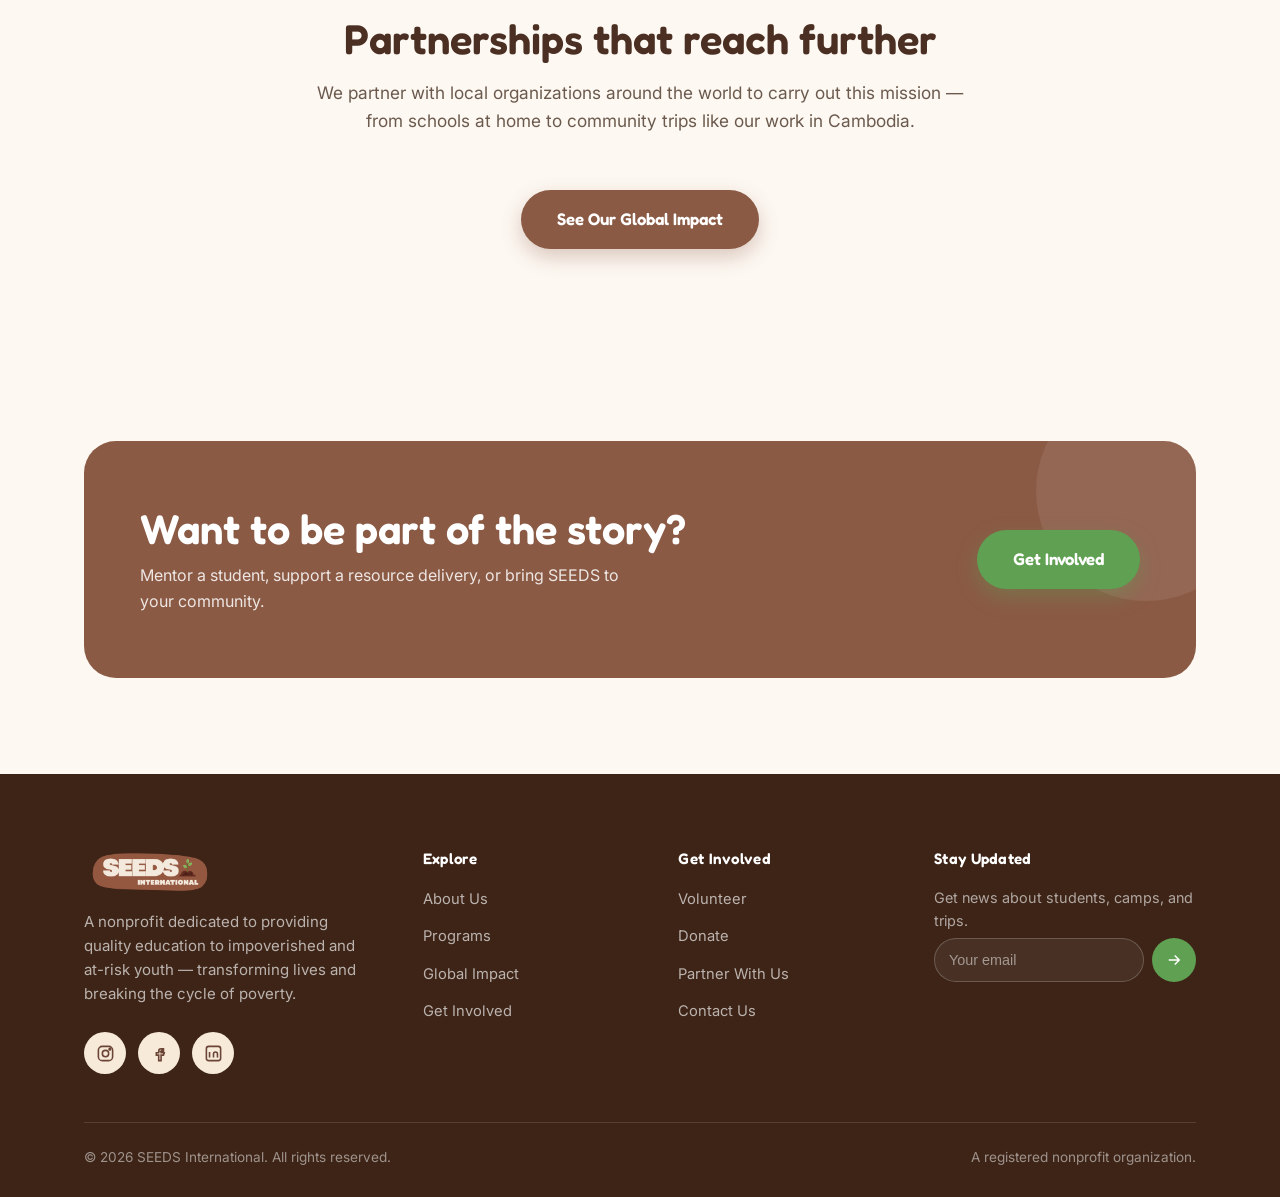
==== commit 6bd271f9: "Add coding camp back to About's initiatives grid Match the homepage's three-card pattern (education," ====
--- a/about.html
+++ b/about.html
@@ -88,9 +88,9 @@
     <div class="container">
       <div class="section-head center">
         <span class="eyebrow">Our Initiatives</span>
-        <h2>Two commitments to every student we work with</h2>
-      </div>
-      <div class="card-grid cols-2 reveal">
+        <h2>Three commitments to every student we work with</h2>
+      </div>
+      <div class="card-grid reveal">
         <div class="card accent-1">
           <div class="card-icon">
             <svg viewBox="0 0 24 24" fill="none" stroke="currentColor" stroke-width="2"><path d="M22 10 12 5 2 10l10 5 10-5Z"/><path d="M6 12v5c0 1.5 3 3 6 3s6-1.5 6-3v-5"/></svg>
@@ -104,6 +104,13 @@
           </div>
           <h3>Essential Resources</h3>
           <p>Delivering resources like water filters to at-risk communities, because education can't wait on unmet basic needs.</p>
+        </div>
+        <div class="card accent-4">
+          <div class="card-icon">
+            <svg viewBox="0 0 24 24" fill="none" stroke="currentColor" stroke-width="2"><path d="m8 9-4 3 4 3M16 9l4 3-4 3M13 6l-2 12"/></svg>
+          </div>
+          <h3>Free Coding Camp</h3>
+          <p>A free, hands-on tech camp that introduces teens to careers in software, cybersecurity, data, and design.</p>
         </div>
       </div>
       <div class="text-center reveal mt-lg">
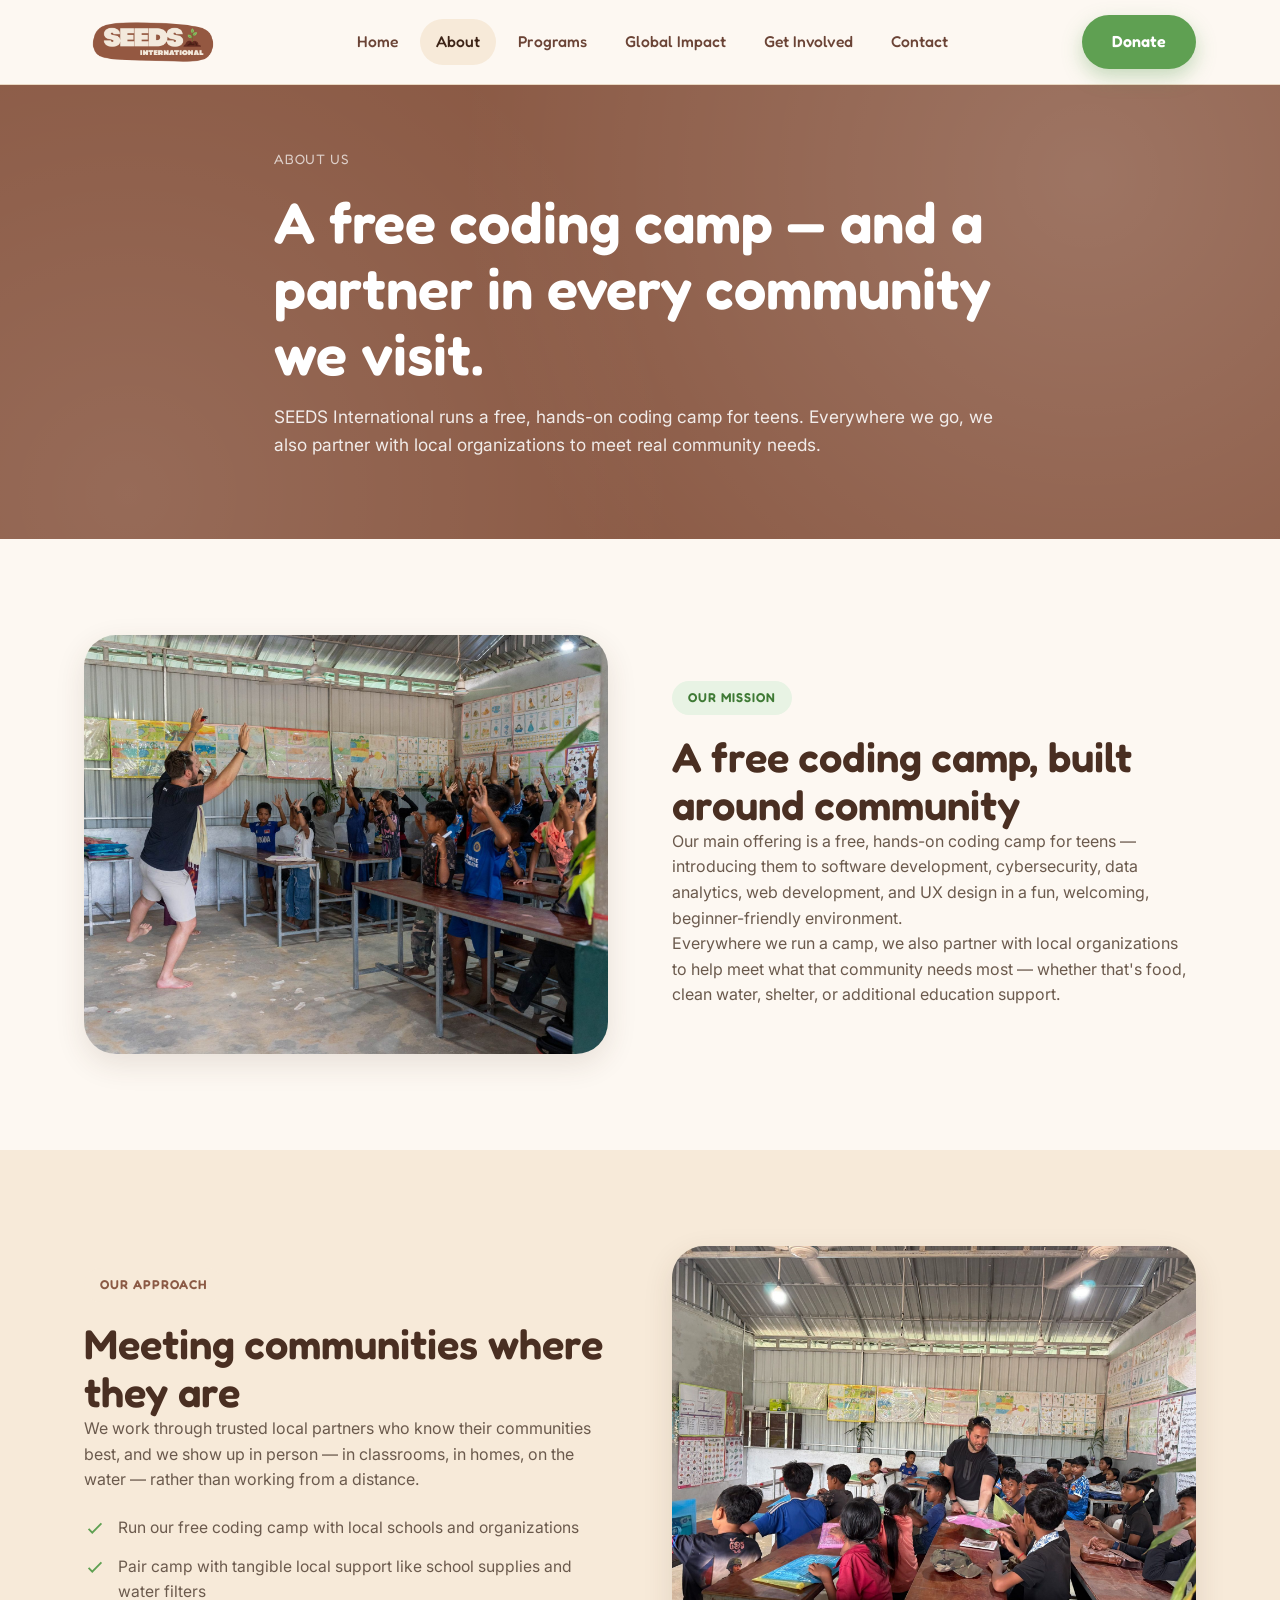
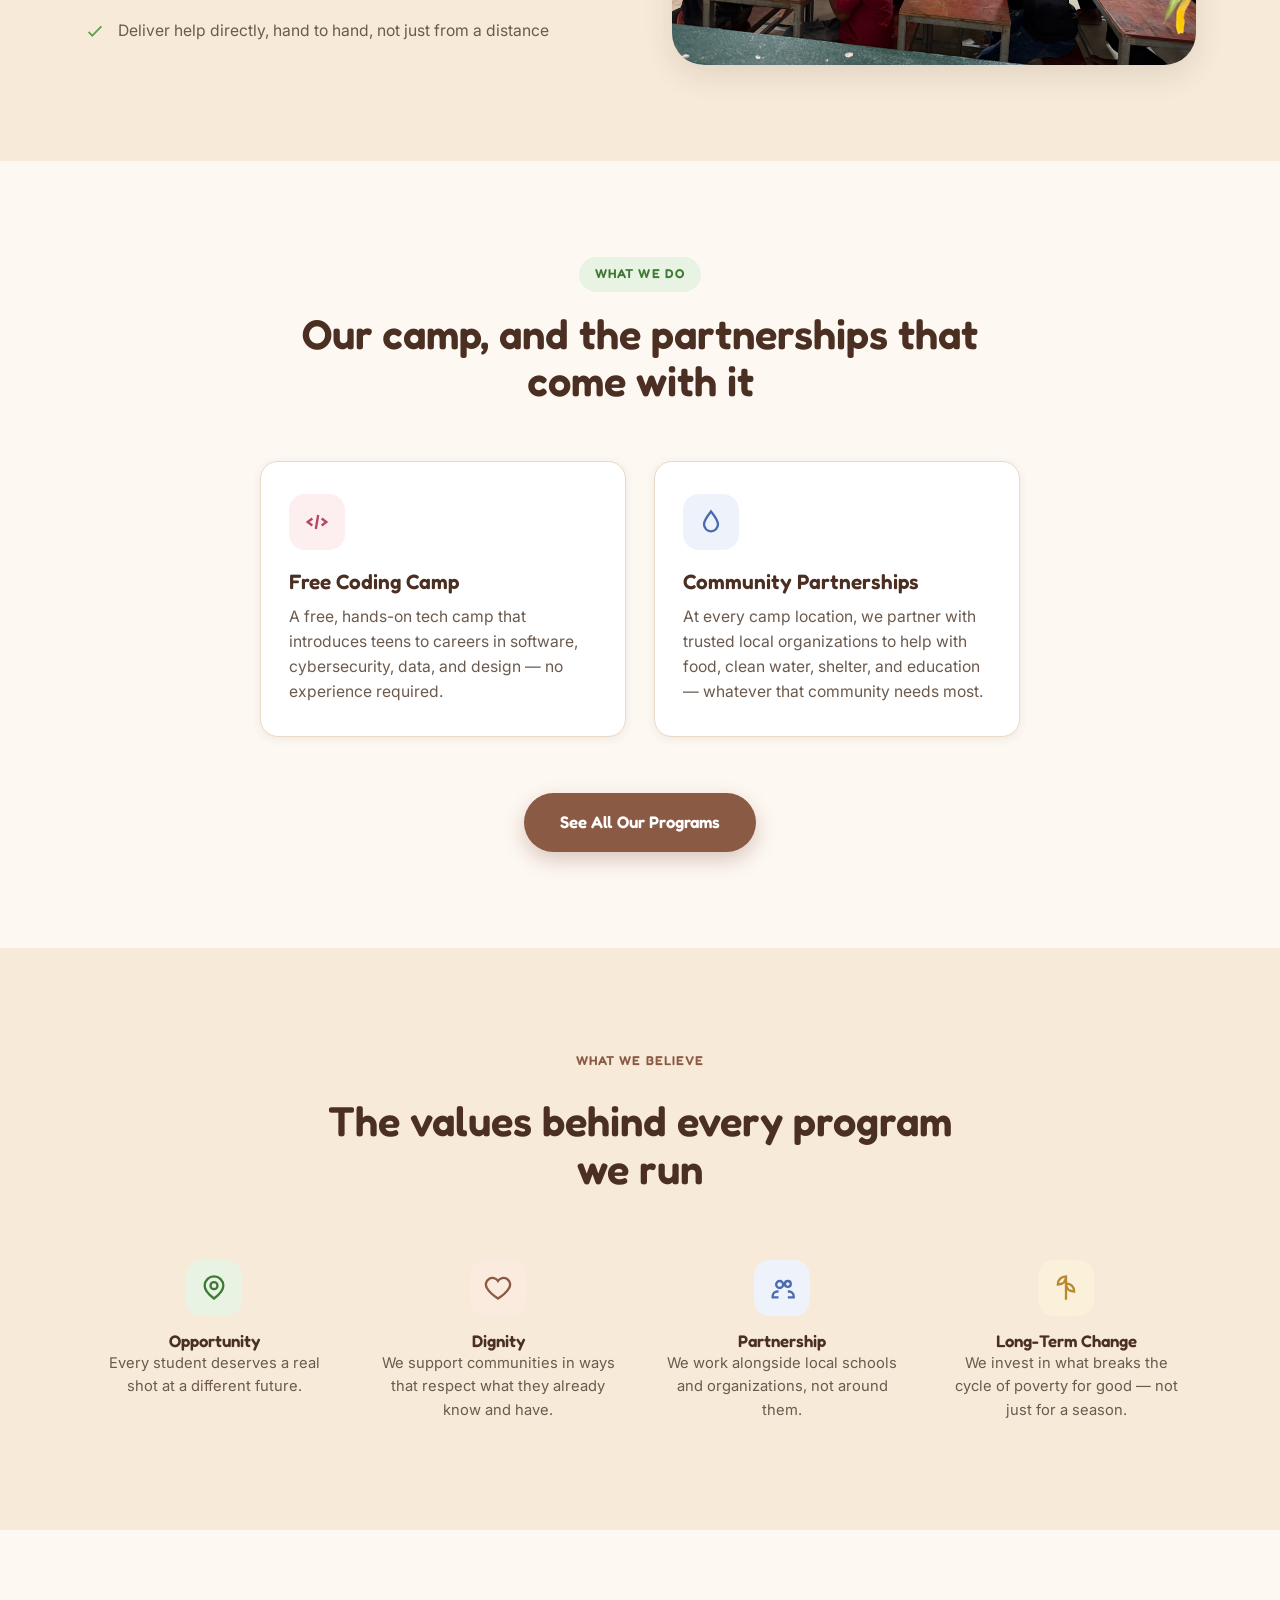
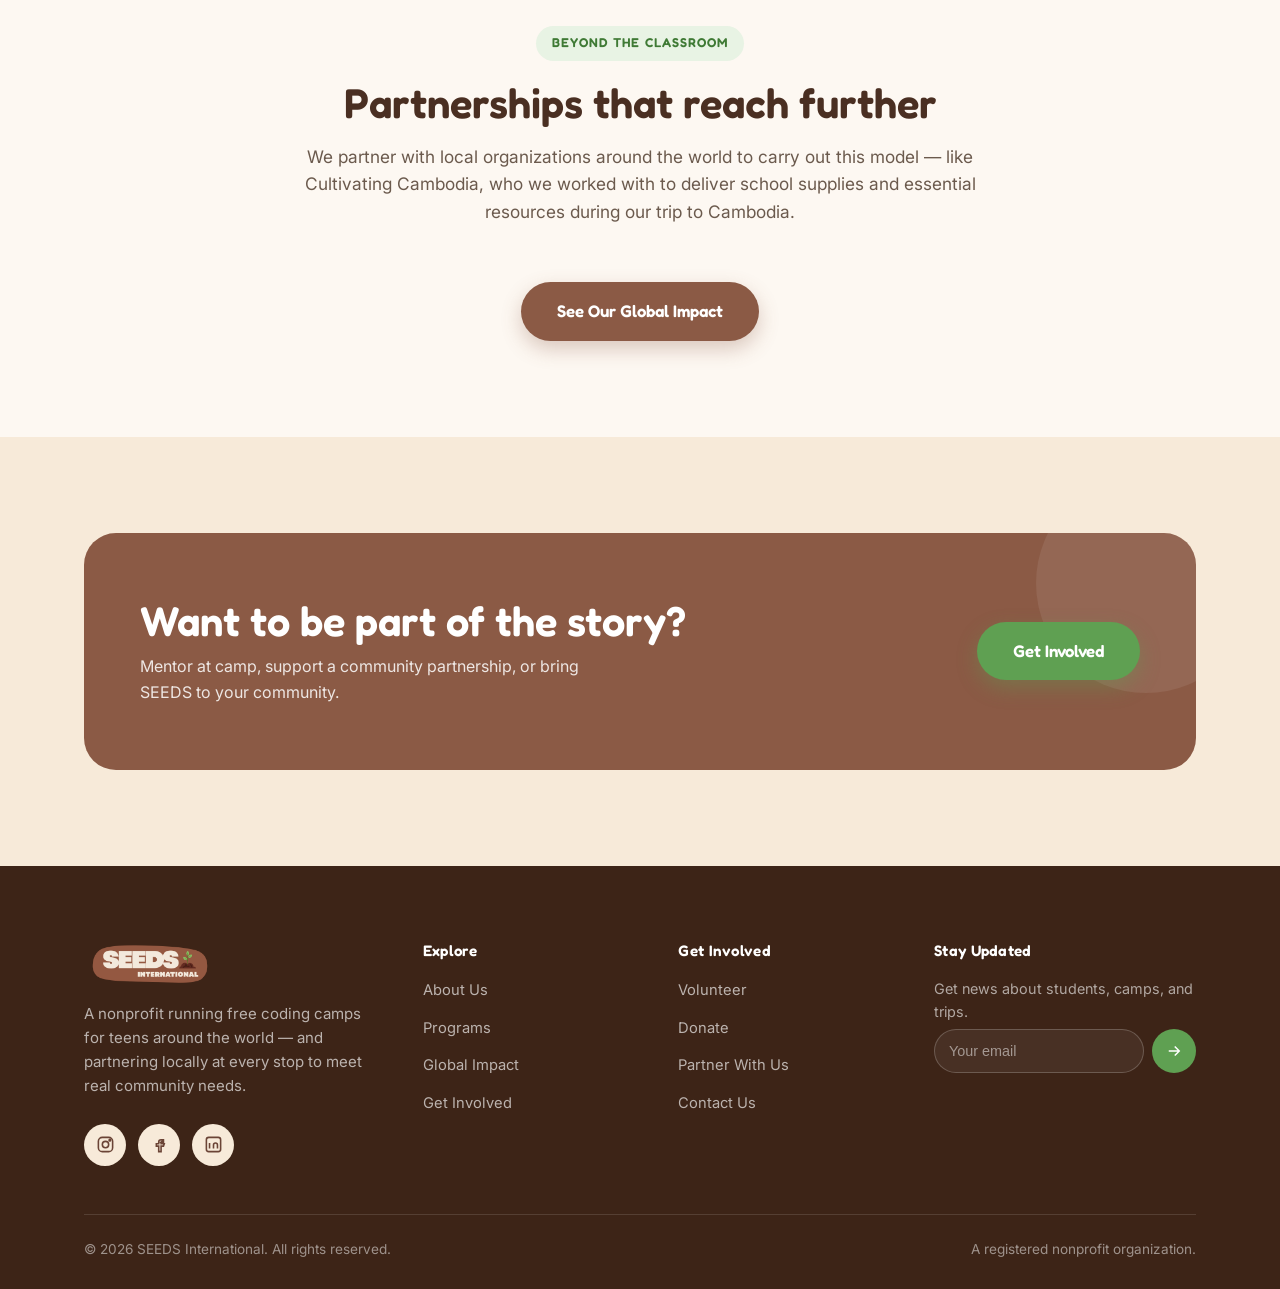
==== commit 77d6c5d5: "Reposition the whole site around the coding camp as the main offering The coding camp is SEEDS's pri" ====
--- a/about.html
+++ b/about.html
@@ -4,7 +4,7 @@
 <meta charset="UTF-8">
 <meta name="viewport" content="width=device-width, initial-scale=1.0">
 <title>About Us — SEEDS International</title>
-<meta name="description" content="SEEDS International is dedicated to providing quality education to impoverished and at-risk youth — transforming lives, creating opportunities, and breaking the cycle of poverty.">
+<meta name="description" content="SEEDS International runs a free, hands-on coding camp for teens. Everywhere we go, we also partner with local organizations to meet real community needs — food, water, shelter, and education.">
 <link rel="icon" type="image/png" href="assets/seeds_logo.png">
 <link rel="preconnect" href="https://fonts.googleapis.com">
 <link rel="preconnect" href="https://fonts.gstatic.com" crossorigin>
@@ -40,8 +40,8 @@
   <section class="page-hero">
     <div class="container">
       <span class="breadcrumb">About Us</span>
-      <h1>Quality education for the students who need it most.</h1>
-      <p>SEEDS International is dedicated to providing quality education to the most impoverished and at-risk youth. We strive to transform lives, create opportunities, and break the cycle of poverty.</p>
+      <h1>A free coding camp — and a partner in every community we visit.</h1>
+      <p>SEEDS International runs a free, hands-on coding camp for teens. Everywhere we go, we also partner with local organizations to meet real community needs.</p>
     </div>
   </section>
 
@@ -50,13 +50,13 @@
     <div class="container">
       <div class="feature-row reveal">
         <div class="feature-visual">
-          <img src="assets/cambodia/having_fun_teaching_english.JPG" alt="Volunteer leading an energetic English lesson with students in Cambodia">
+          <img src="assets/cambodia/having_fun_teaching_english.JPG" alt="Volunteer leading an energetic lesson with students in Cambodia">
         </div>
         <div class="feature-text">
           <span class="eyebrow">Our Mission</span>
-          <h2>Transform lives. Create opportunity. Break the cycle.</h2>
-          <p>Our initiatives focus on ensuring children receive at least a general high school education and offering essential resources — such as water filters — to at-risk communities.</p>
-          <p>A free, hands-on coding camp is one of the ways we bring this mission to life, introducing students to careers in technology alongside our work in schools and communities.</p>
+          <h2>A free coding camp, built around community</h2>
+          <p>Our main offering is a free, hands-on coding camp for teens — introducing them to software development, cybersecurity, data analytics, web development, and UX design in a fun, welcoming, beginner-friendly environment.</p>
+          <p>Everywhere we run a camp, we also partner with local organizations to help meet what that community needs most — whether that's food, clean water, shelter, or additional education support.</p>
         </div>
       </div>
     </div>
@@ -74,8 +74,8 @@
           <h2>Meeting communities where they are</h2>
           <p>We work through trusted local partners who know their communities best, and we show up in person — in classrooms, in homes, on the water — rather than working from a distance.</p>
           <ul>
-            <li><svg viewBox="0 0 24 24" fill="none" stroke="currentColor" stroke-width="2"><path d="m5 13 4 4L19 7"/></svg> Partner with local schools and organizations on the ground</li>
-            <li><svg viewBox="0 0 24 24" fill="none" stroke="currentColor" stroke-width="2"><path d="m5 13 4 4L19 7"/></svg> Pair education support with tangible resources like school supplies and water filters</li>
+            <li><svg viewBox="0 0 24 24" fill="none" stroke="currentColor" stroke-width="2"><path d="m5 13 4 4L19 7"/></svg> Run our free coding camp with local schools and organizations</li>
+            <li><svg viewBox="0 0 24 24" fill="none" stroke="currentColor" stroke-width="2"><path d="m5 13 4 4L19 7"/></svg> Pair camp with tangible local support like school supplies and water filters</li>
             <li><svg viewBox="0 0 24 24" fill="none" stroke="currentColor" stroke-width="2"><path d="m5 13 4 4L19 7"/></svg> Deliver help directly, hand to hand, not just from a distance</li>
           </ul>
         </div>
@@ -83,34 +83,27 @@
     </div>
   </section>
 
-  <!-- THREE PILLARS -->
+  <!-- WHAT WE DO -->
   <section>
     <div class="container">
       <div class="section-head center">
-        <span class="eyebrow">Our Initiatives</span>
-        <h2>Three commitments to every student we work with</h2>
-      </div>
-      <div class="card-grid reveal">
-        <div class="card accent-1">
+        <span class="eyebrow">What We Do</span>
+        <h2>Our camp, and the partnerships that come with it</h2>
+      </div>
+      <div class="card-grid cols-2 reveal">
+        <div class="card accent-4">
           <div class="card-icon">
-            <svg viewBox="0 0 24 24" fill="none" stroke="currentColor" stroke-width="2"><path d="M22 10 12 5 2 10l10 5 10-5Z"/><path d="M6 12v5c0 1.5 3 3 6 3s6-1.5 6-3v-5"/></svg>
-          </div>
-          <h3>General Education</h3>
-          <p>Helping ensure every child we work with completes at least a general high school education.</p>
+            <svg viewBox="0 0 24 24" fill="none" stroke="currentColor" stroke-width="2"><path d="m8 9-4 3 4 3M16 9l4 3-4 3M13 6l-2 12"/></svg>
+          </div>
+          <h3>Free Coding Camp</h3>
+          <p>A free, hands-on tech camp that introduces teens to careers in software, cybersecurity, data, and design — no experience required.</p>
         </div>
         <div class="card accent-3">
           <div class="card-icon">
             <svg viewBox="0 0 24 24" fill="none" stroke="currentColor" stroke-width="2"><path d="M12 3C9 7 6 10.5 6 14a6 6 0 0 0 12 0c0-3.5-3-7-6-11Z"/></svg>
           </div>
-          <h3>Essential Resources</h3>
-          <p>Delivering resources like water filters to at-risk communities, because education can't wait on unmet basic needs.</p>
-        </div>
-        <div class="card accent-4">
-          <div class="card-icon">
-            <svg viewBox="0 0 24 24" fill="none" stroke="currentColor" stroke-width="2"><path d="m8 9-4 3 4 3M16 9l4 3-4 3M13 6l-2 12"/></svg>
-          </div>
-          <h3>Free Coding Camp</h3>
-          <p>A free, hands-on tech camp that introduces teens to careers in software, cybersecurity, data, and design.</p>
+          <h3>Community Partnerships</h3>
+          <p>At every camp location, we partner with trusted local organizations to help with food, clean water, shelter, and education — whatever that community needs most.</p>
         </div>
       </div>
       <div class="text-center reveal mt-lg">
@@ -136,7 +129,7 @@
         </div>
         <div class="value-card">
           <div class="card-icon" style="background:#fbeade; color:var(--brown-600); margin-inline:auto;">
-            <svg viewBox="0 0 24 24" fill="none" stroke="currentColor" stroke-width="2"><path d="M12 21c4-3 8-6.5 8-11a8 8 0 1 0-16 0c0 4.5 4 8 8 11Z"/><circle cx="12" cy="10" r="3"/></svg>
+            <svg viewBox="0 0 24 24" fill="none" stroke="currentColor" stroke-width="2"><path d="M12 21s-7-4.5-9.5-9A5.5 5.5 0 0 1 12 6a5.5 5.5 0 0 1 9.5 6c-2.5 4.5-9.5 9-9.5 9Z"/></svg>
           </div>
           <h3>Dignity</h3>
           <p>We support communities in ways that respect what they already know and have.</p>
@@ -165,7 +158,7 @@
       <div class="section-head center">
         <span class="eyebrow">Beyond the Classroom</span>
         <h2>Partnerships that reach further</h2>
-        <p>We partner with local organizations around the world to carry out this mission — from schools at home to community trips like our work in Cambodia.</p>
+        <p>We partner with local organizations around the world to carry out this model — like Cultivating Cambodia, who we worked with to deliver school supplies and essential resources during our trip to Cambodia.</p>
       </div>
       <div class="text-center reveal">
         <a href="global-impact.html" class="btn btn-secondary btn-lg">See Our Global Impact</a>
@@ -174,12 +167,12 @@
   </section>
 
   <!-- CTA -->
-  <section>
+  <section class="section-alt">
     <div class="container">
       <div class="cta-band reveal">
         <div class="cta-copy">
           <h2>Want to be part of the story?</h2>
-          <p>Mentor a student, support a resource delivery, or bring SEEDS to your community.</p>
+          <p>Mentor at camp, support a community partnership, or bring SEEDS to your community.</p>
         </div>
         <div class="cta-actions">
           <a href="get-involved.html" class="btn btn-primary btn-lg">Get Involved</a>
@@ -195,7 +188,7 @@
     <div class="footer-grid">
       <div class="footer-brand">
         <a href="index.html" class="brand"><img src="assets/seeds_logo.png" alt="SEEDS International logo"></a>
-        <p>A nonprofit dedicated to providing quality education to impoverished and at-risk youth — transforming lives and breaking the cycle of poverty.</p>
+        <p>A nonprofit running free coding camps for teens around the world — and partnering locally at every stop to meet real community needs.</p>
         <div class="social-row">
           <a href="#" aria-label="Instagram"><svg viewBox="0 0 24 24" fill="none" stroke="currentColor" stroke-width="2"><rect x="3" y="3" width="18" height="18" rx="5"/><circle cx="12" cy="12" r="4"/><circle cx="17.5" cy="6.5" r="1"/></svg></a>
           <a href="#" aria-label="Facebook"><svg viewBox="0 0 24 24" fill="none" stroke="currentColor" stroke-width="2"><path d="M14 9h3V6h-3c-2 0-3 1.2-3 3v2H8v3h3v7h3v-7h3l1-3h-4v-1.5c0-.6.4-1.5 1-1.5Z"/></svg></a>
--- a/css/style.css
+++ b/css/style.css
@@ -45,6 +45,7 @@
 
 html {
   scroll-behavior: smooth;
+  scroll-padding-top: 100px;
 }
 
 body {
@@ -769,6 +770,12 @@
   display: grid;
   grid-template-columns: repeat(3, 1fr);
   gap: 24px;
+}
+
+.stat-strip.cols-2 {
+  grid-template-columns: repeat(2, 1fr);
+  max-width: 700px;
+  margin: 0 auto;
 }
 
 .stat-card {
@@ -1155,7 +1162,8 @@
   .values-grid { grid-template-columns: 1fr; }
   .footer-grid { grid-template-columns: 1fr; gap: 32px; }
   .form-grid { grid-template-columns: 1fr; }
-  .stat-strip { grid-template-columns: 1fr; }
+  .stat-strip,
+  .stat-strip.cols-2 { grid-template-columns: 1fr; }
   .timeline-item { grid-template-columns: 60px 1fr; gap: 16px; }
   .timeline-dot { width: 38px; height: 38px; font-size: 0.85rem; }
   .footer-bottom { flex-direction: column; text-align: center; }
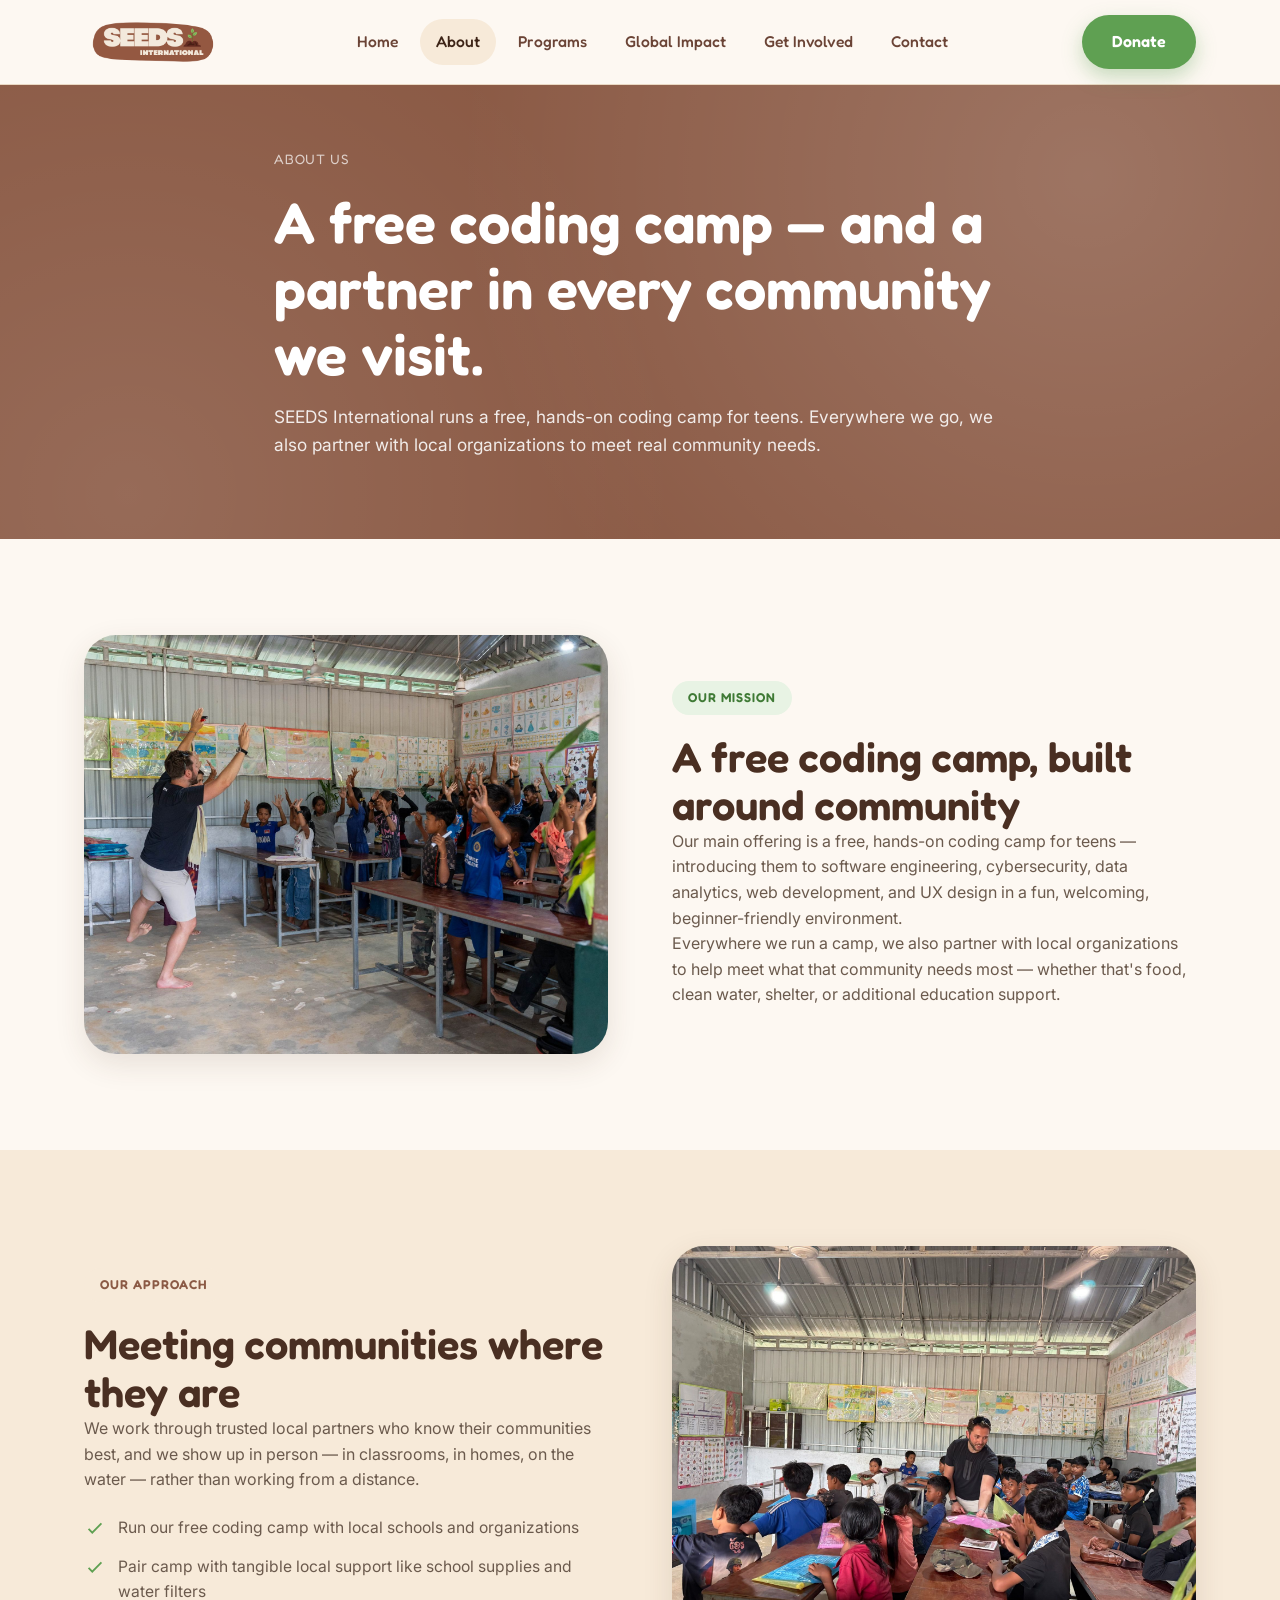
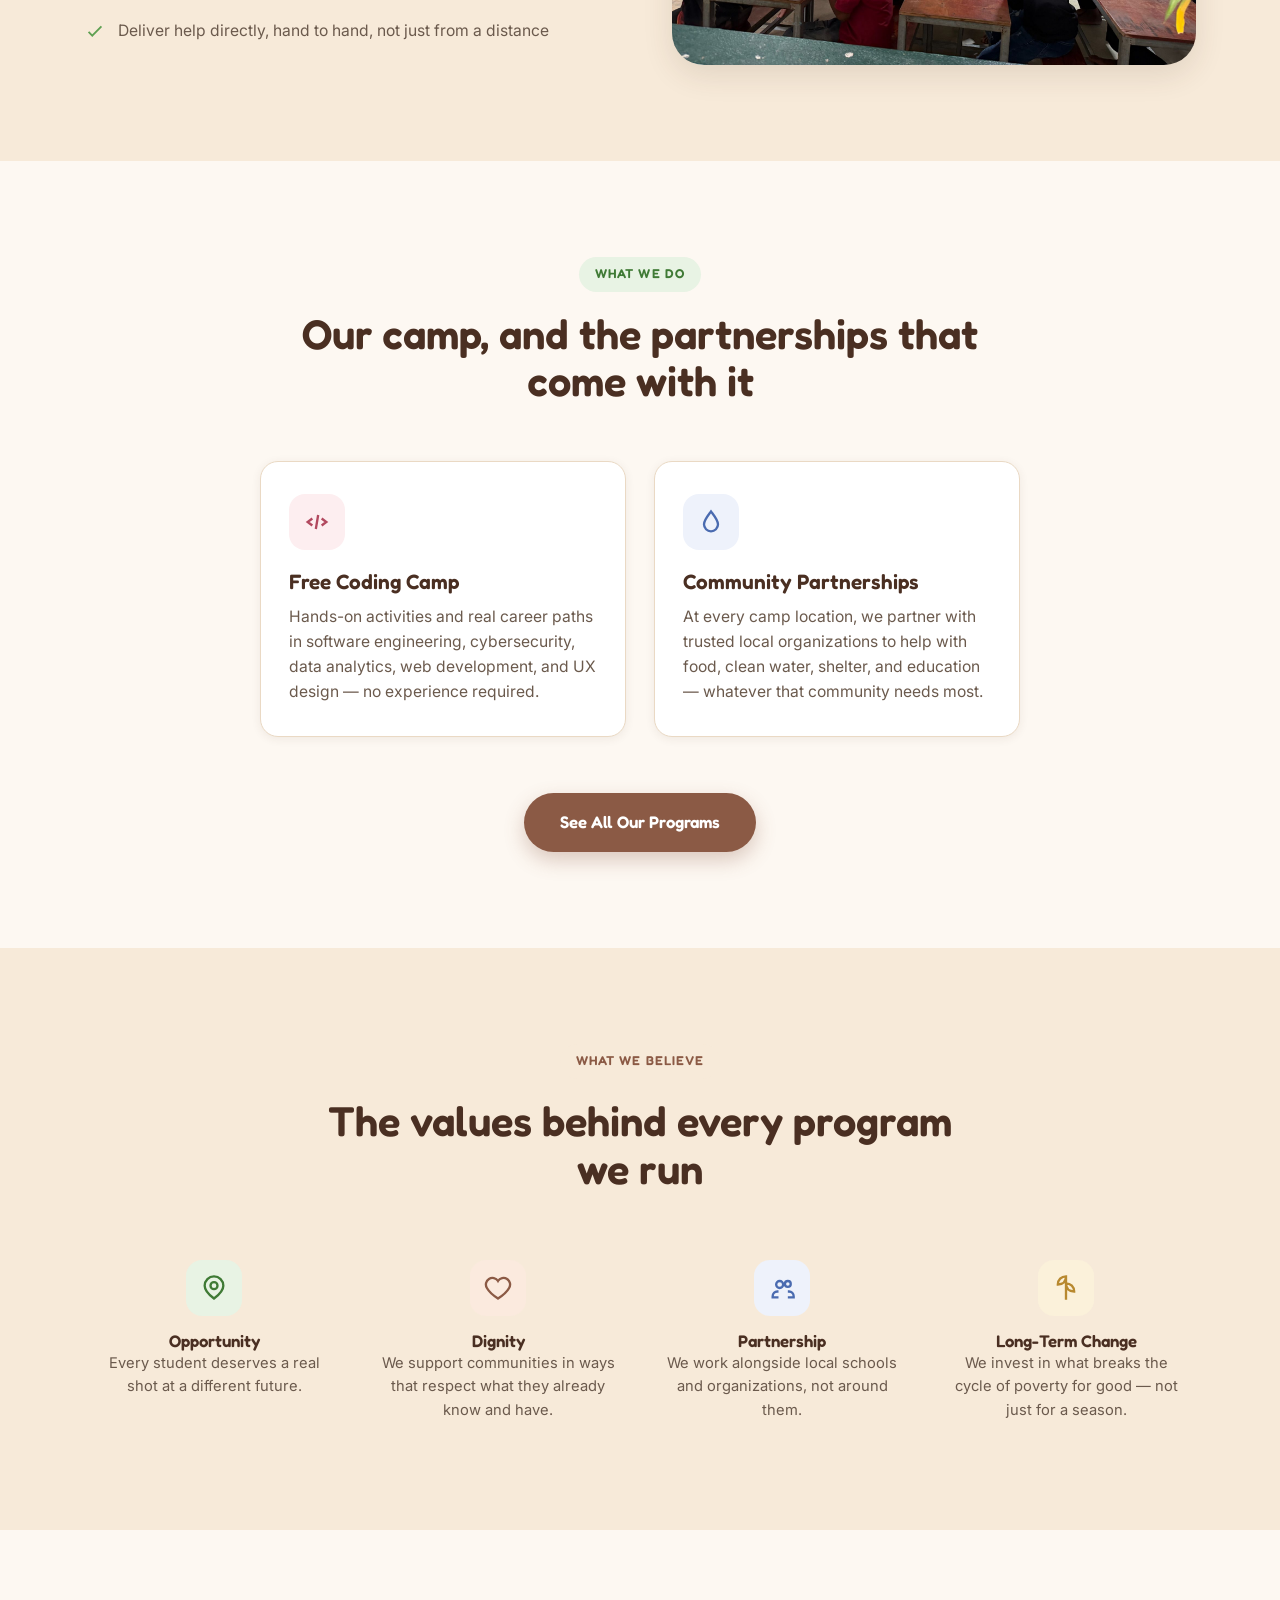
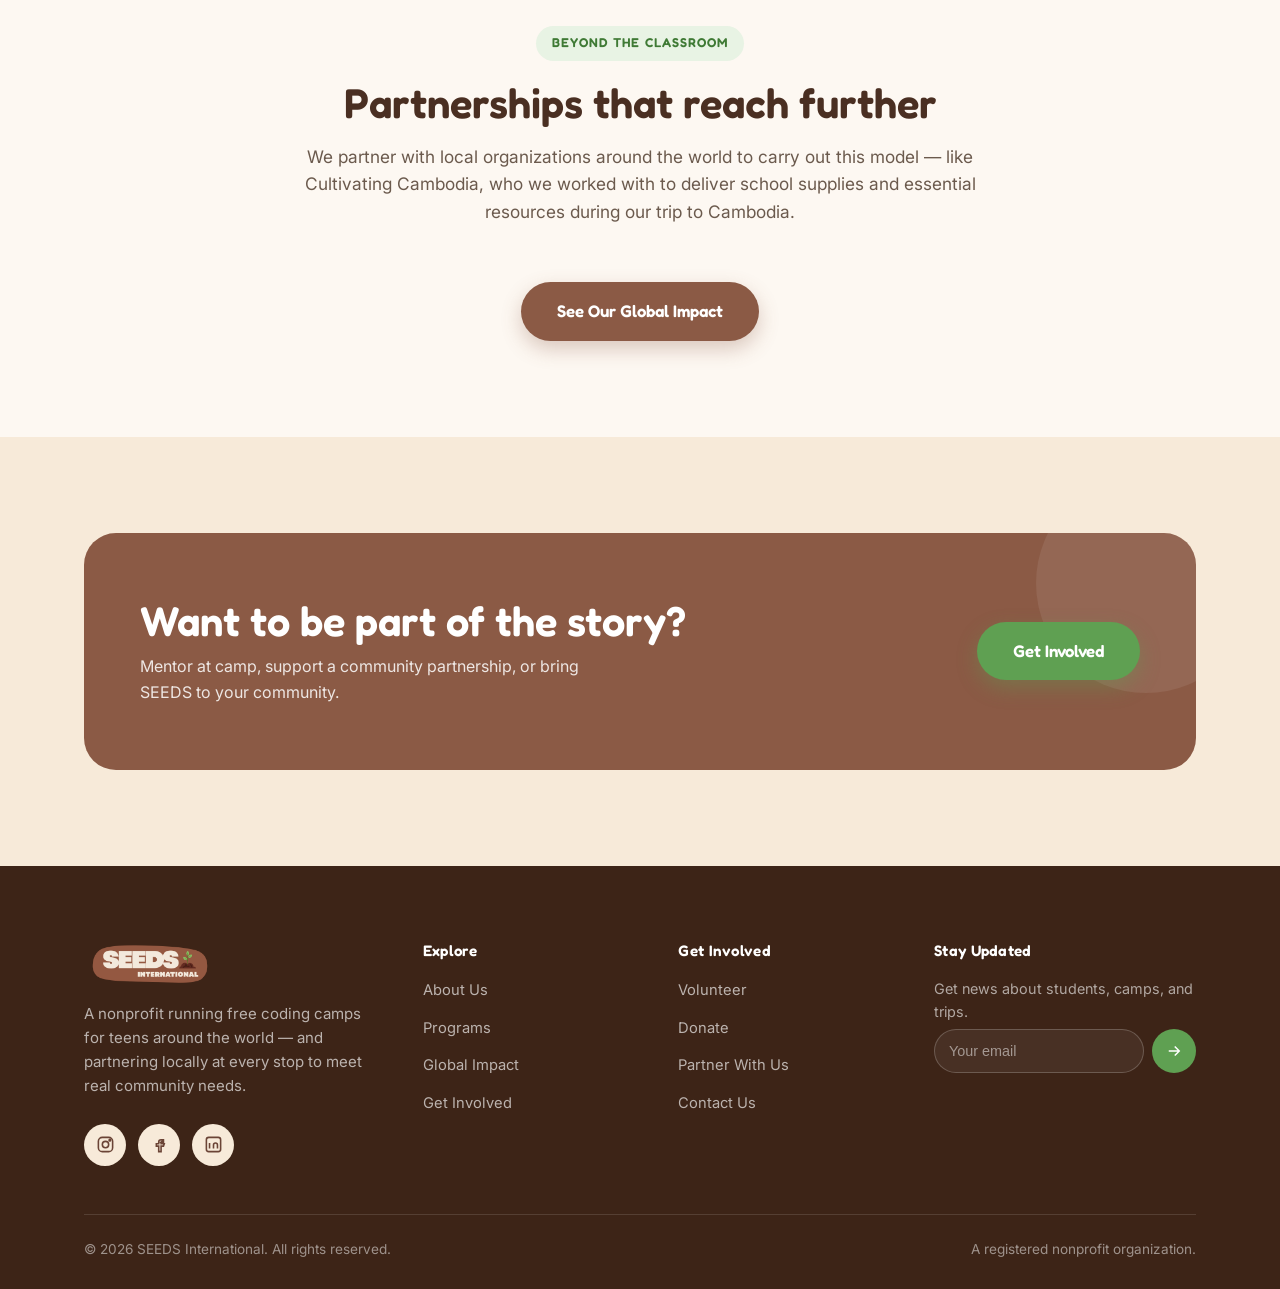
==== commit 5173e5d1: "Flesh out the coding camp curriculum on Programs Each of the five tracks (renamed Software Developme" ====
--- a/about.html
+++ b/about.html
@@ -55,7 +55,7 @@
         <div class="feature-text">
           <span class="eyebrow">Our Mission</span>
           <h2>A free coding camp, built around community</h2>
-          <p>Our main offering is a free, hands-on coding camp for teens — introducing them to software development, cybersecurity, data analytics, web development, and UX design in a fun, welcoming, beginner-friendly environment.</p>
+          <p>Our main offering is a free, hands-on coding camp for teens — introducing them to software engineering, cybersecurity, data analytics, web development, and UX design in a fun, welcoming, beginner-friendly environment.</p>
           <p>Everywhere we run a camp, we also partner with local organizations to help meet what that community needs most — whether that's food, clean water, shelter, or additional education support.</p>
         </div>
       </div>
@@ -96,7 +96,7 @@
             <svg viewBox="0 0 24 24" fill="none" stroke="currentColor" stroke-width="2"><path d="m8 9-4 3 4 3M16 9l4 3-4 3M13 6l-2 12"/></svg>
           </div>
           <h3>Free Coding Camp</h3>
-          <p>A free, hands-on tech camp that introduces teens to careers in software, cybersecurity, data, and design — no experience required.</p>
+          <p>Hands-on activities and real career paths in software engineering, cybersecurity, data analytics, web development, and UX design — no experience required.</p>
         </div>
         <div class="card accent-3">
           <div class="card-icon">
--- a/css/style.css
+++ b/css/style.css
@@ -536,6 +536,58 @@
   color: var(--green-700);
 }
 
+.track-detail {
+  margin-top: 12px;
+  font-size: 0.9rem;
+  line-height: 1.5;
+}
+
+.track-detail strong {
+  display: block;
+  font-family: var(--font-display);
+  font-size: 0.78rem;
+  text-transform: uppercase;
+  letter-spacing: 0.04em;
+  color: var(--green-700);
+  margin-bottom: 2px;
+}
+
+/* ---------- Highlight banner ---------- */
+.highlight-banner {
+  margin-top: 40px;
+  background: var(--green-100);
+  border: 1.5px solid var(--green-500);
+  border-radius: var(--radius-lg);
+  padding: 32px 40px;
+  display: flex;
+  align-items: center;
+  gap: 22px;
+}
+
+.highlight-banner .icon-circle {
+  width: 56px;
+  height: 56px;
+  border-radius: 50%;
+  background: var(--green-600);
+  color: var(--white);
+  display: flex;
+  align-items: center;
+  justify-content: center;
+  flex-shrink: 0;
+}
+
+.highlight-banner .icon-circle svg { width: 28px; height: 28px; }
+
+.highlight-banner strong {
+  display: block;
+  font-family: var(--font-display);
+  font-size: 1.15rem;
+  color: var(--brown-800);
+  margin-bottom: 4px;
+}
+
+.highlight-banner p { margin: 0; font-size: 0.98rem; }
+
 /* Program cards get an accent top bar via nth-child colors */
 .card.accent-1 .card-icon { background: var(--green-100); color: var(--green-700); }
 .card.accent-2 .card-icon { background: #fbeade; color: var(--brown-600); }
@@ -1133,6 +1185,7 @@
   .feature-row.reverse .feature-text { order: initial; }
   .cta-band { flex-direction: column; text-align: center; padding: 48px 32px; }
   .cta-band .cta-copy { display: flex; flex-direction: column; align-items: center; }
+  .highlight-banner { flex-direction: column; text-align: center; padding: 28px 24px; }
 }
 
 @media (max-width: 720px) {
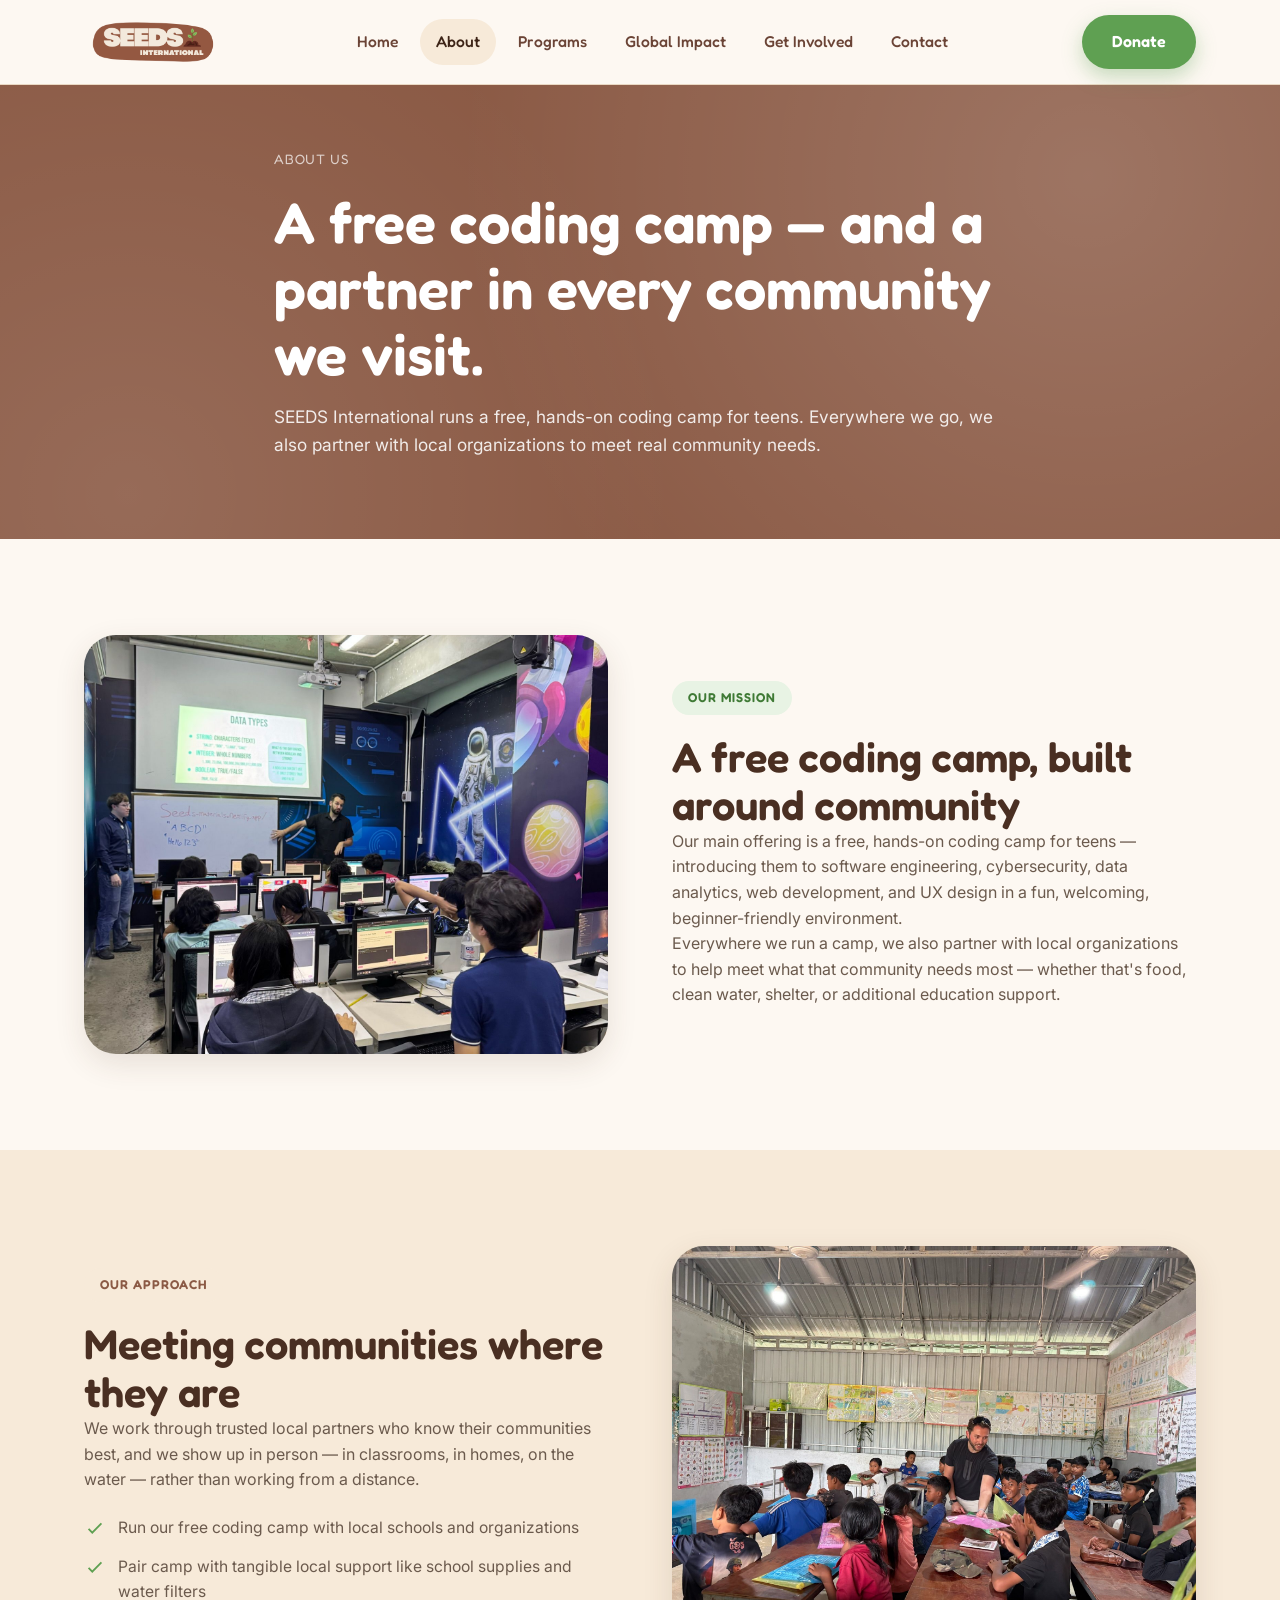
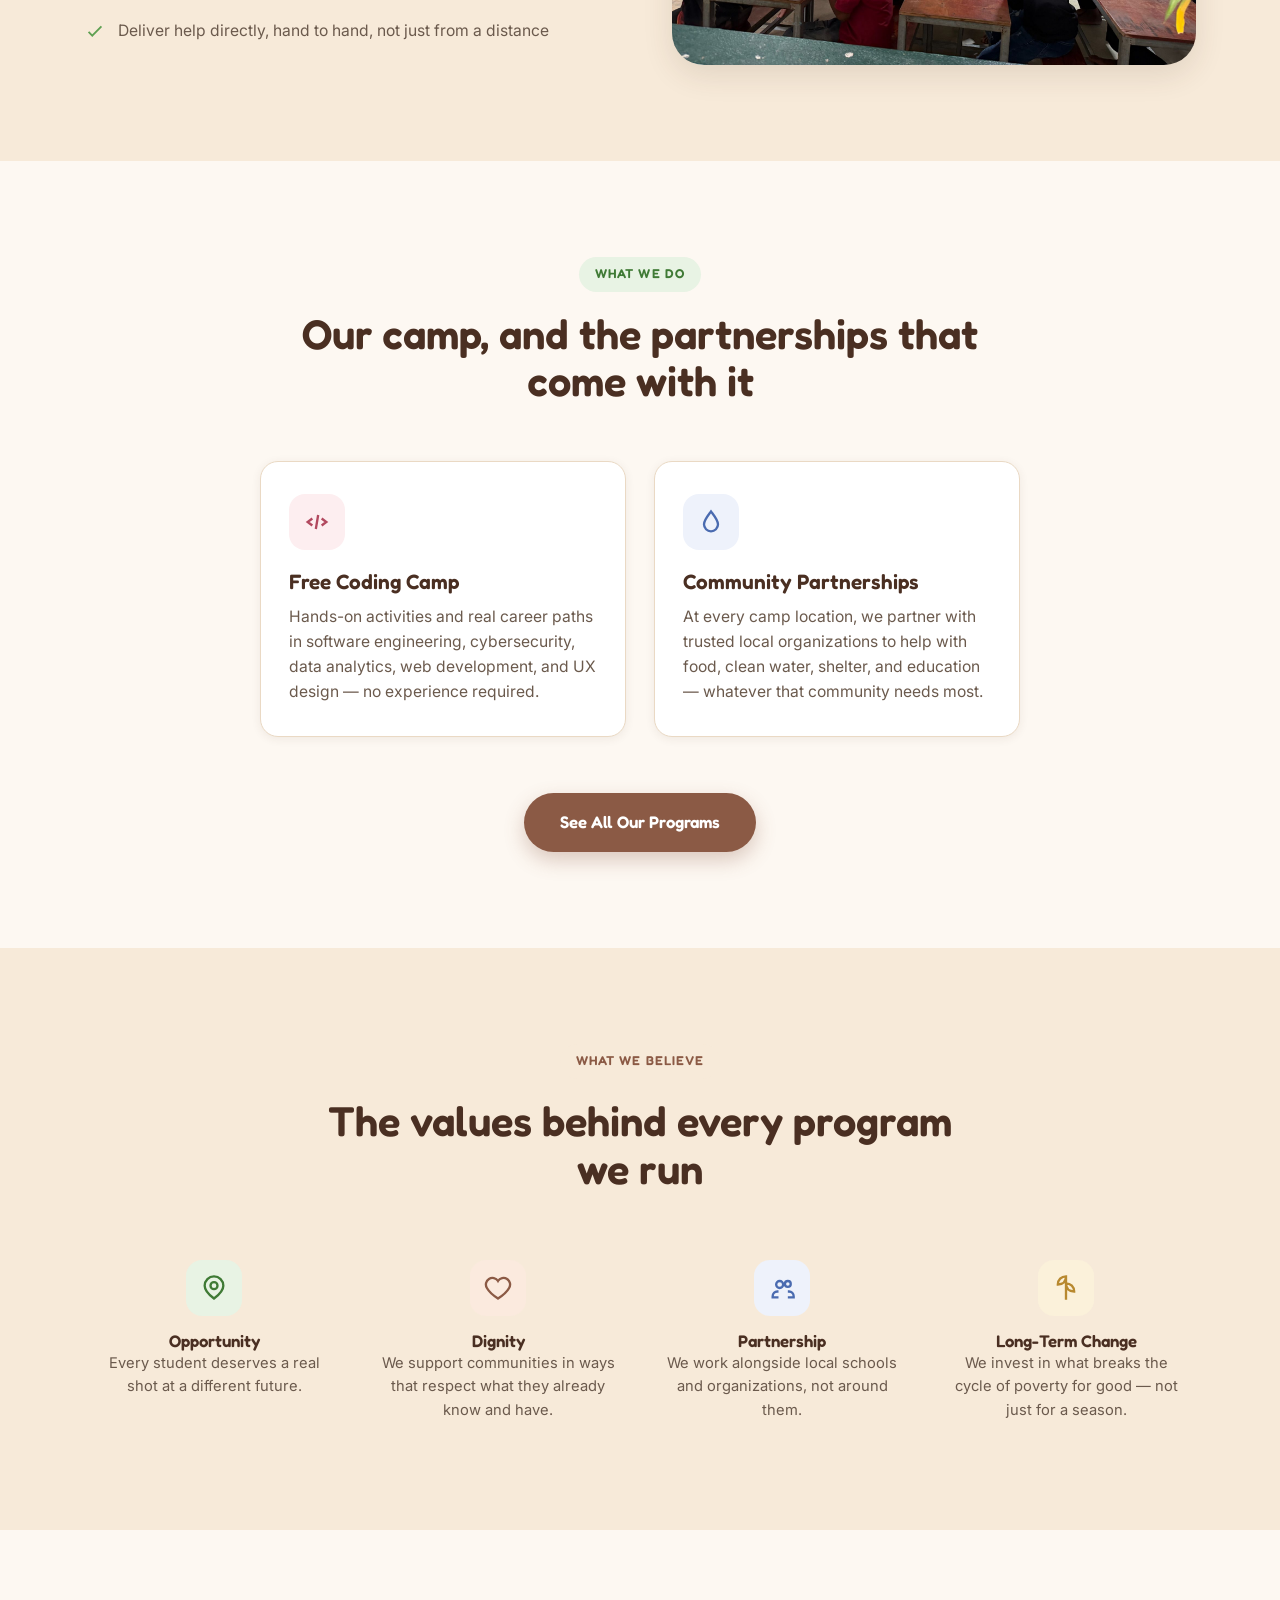
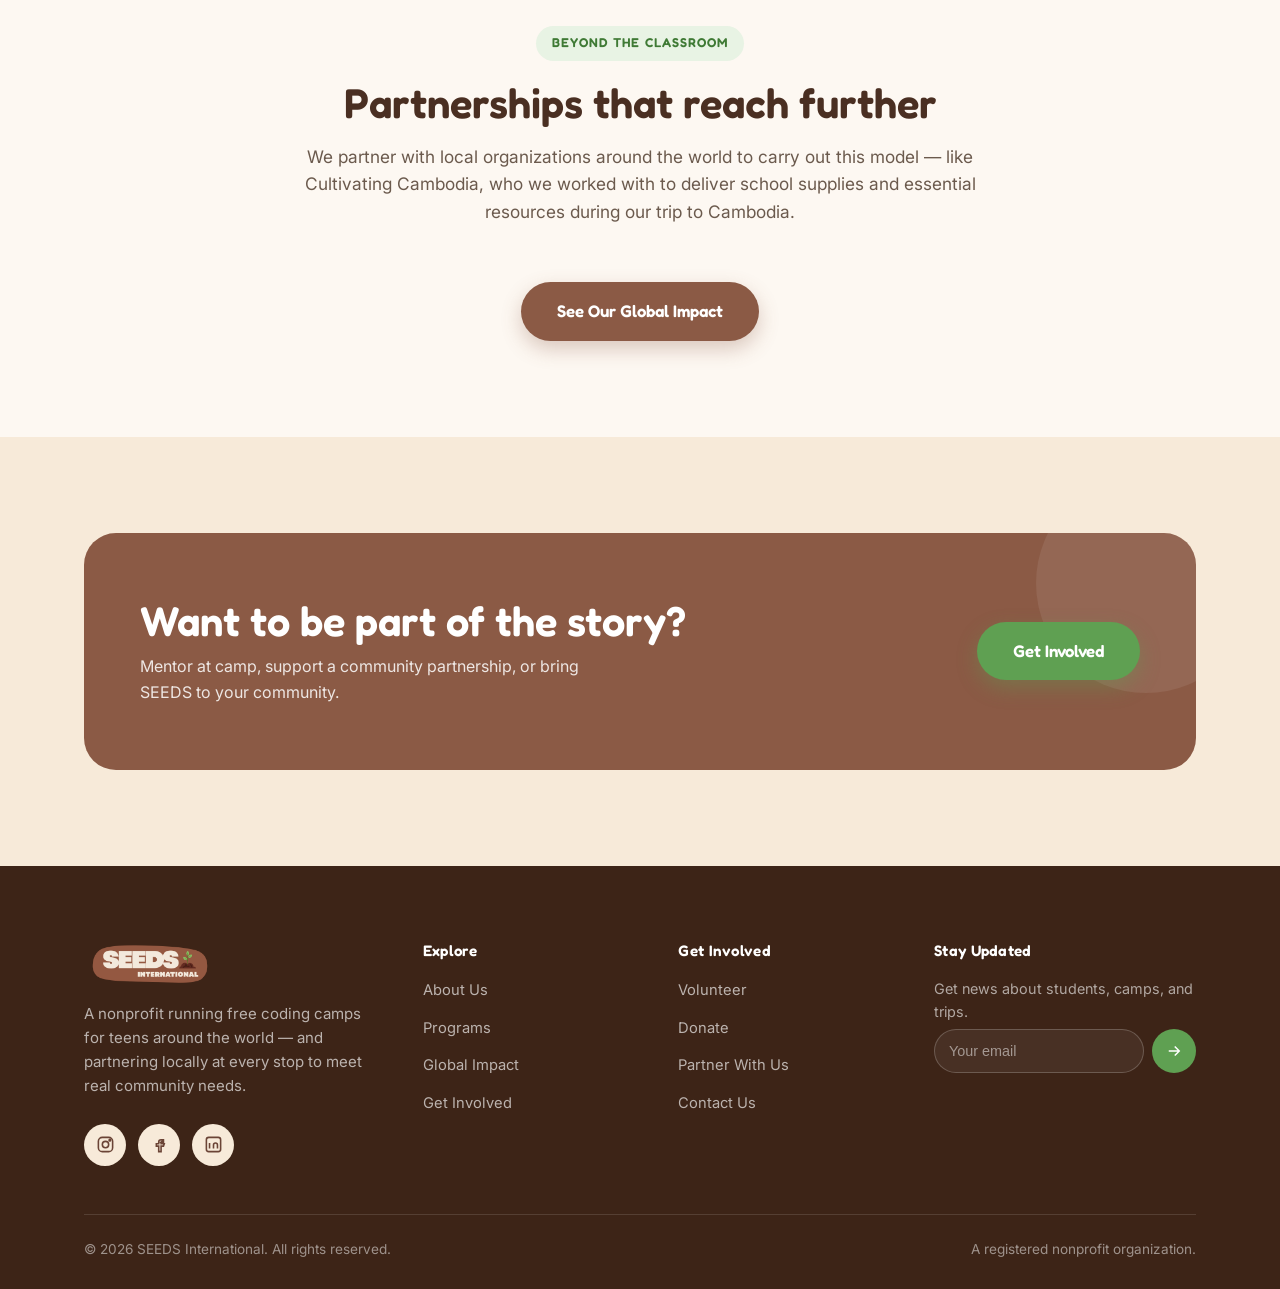
==== commit c35934be: "Swap remaining non-camp photos in camp-focused spots Homepage hero and About's mission section were " ====
--- a/about.html
+++ b/about.html
@@ -50,7 +50,7 @@
     <div class="container">
       <div class="feature-row reveal">
         <div class="feature-visual">
-          <img src="assets/cambodia/having_fun_teaching_english.JPG" alt="Volunteer leading an energetic lesson with students in Cambodia">
+          <img src="assets/cambodia/volunteers_teaching_coding_camp.JPG" alt="Volunteers teaching a coding lesson at the SEEDS International camp">
         </div>
         <div class="feature-text">
           <span class="eyebrow">Our Mission</span>
